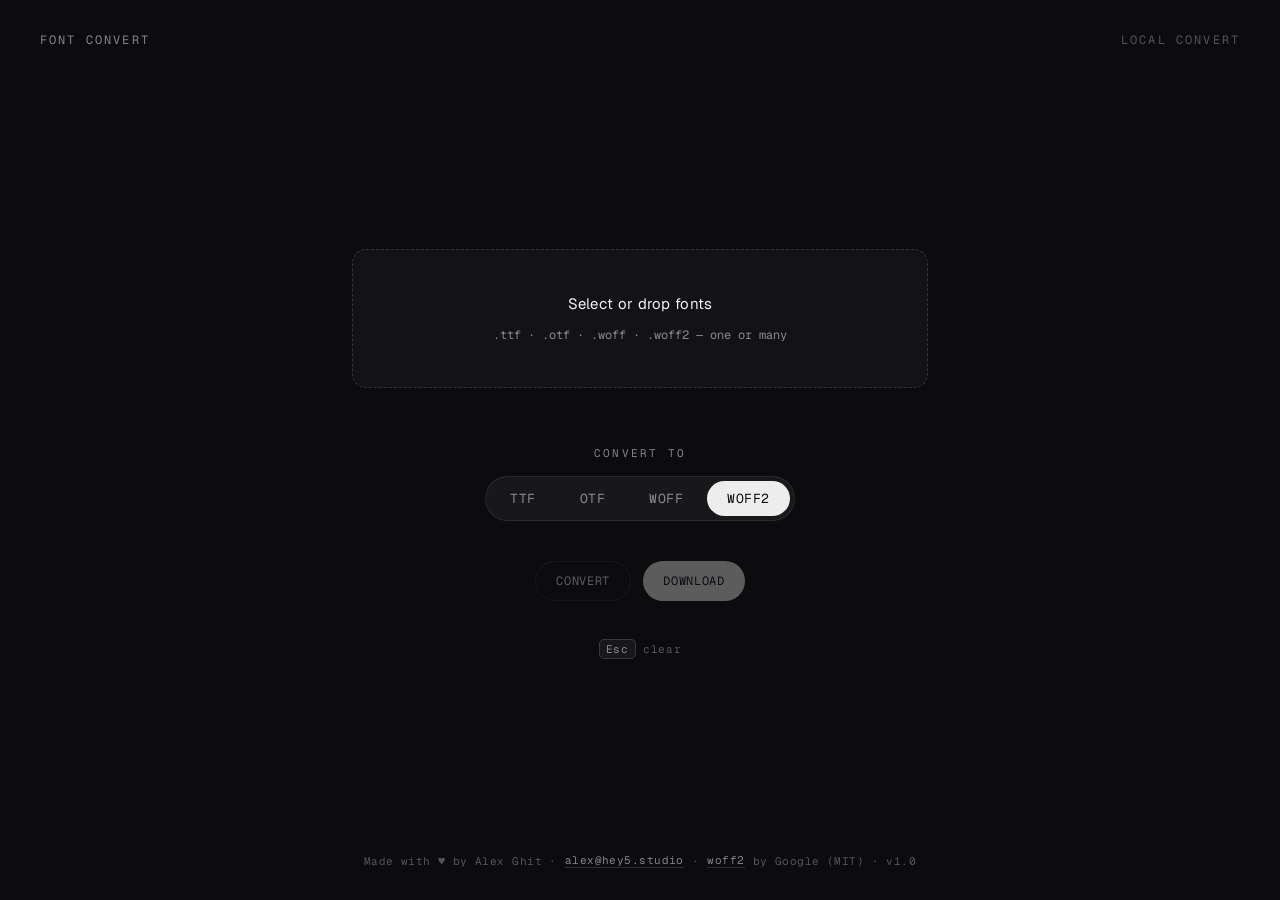
==== index.html @ 0719f05d "Add files via upload" ====
<!DOCTYPE html>
<html lang="en">
<head>
<meta charset="UTF-8">
<meta name="viewport" content="width=device-width, initial-scale=1.0">
<title>Font Convert</title>
<meta name="description" content="Convert fonts between TTF, OTF, WOFF and WOFF2 — fast, local, in your browser.">
<link rel="icon" href="/favicon.ico" sizes="any">
<link rel="icon" href="/favicon-32x32.png" type="image/png" sizes="32x32">
<link rel="icon" href="/favicon-16x16.png" type="image/png" sizes="16x16">
<link rel="apple-touch-icon" href="/apple-touch-icon.png">
<link rel="manifest" href="/site.webmanifest">
<link rel="preconnect" href="https://fonts.googleapis.com">
<link rel="preconnect" href="https://fonts.gstatic.com" crossorigin>
<link href="https://fonts.googleapis.com/css2?family=Geist:wght@400;500&family=Geist+Mono:wght@400;500&display=swap" rel="stylesheet">
<link rel="stylesheet" href="base.css">
<style>
  a{color:inherit}
  body{display:flex;flex-direction:column}

  main{
    flex:1;width:100%;max-width:640px;margin:0 auto;
    padding:40px 32px;display:flex;flex-direction:column;align-items:center;
    justify-content:center;
  }

  /* drop / select */
  .drop{
    width:100%;border:1px dashed var(--line-strong);border-radius:var(--radius);
    background:var(--field-bg);padding:44px 24px;text-align:center;cursor:pointer;
    transition:border-color .2s,background .2s;
    display:flex;flex-direction:column;align-items:center;gap:14px;
  }
  .drop:hover,.drop.over{border-color:rgba(255,255,255,.3);background:var(--surface-2)}
  .drop .big{font-family:var(--sans);font-size:15px;color:var(--ink);letter-spacing:.02em}
  .drop .small{font-family:var(--mono);font-size:12px;color:var(--muted)}
  input[type=file]{display:none}

  /* file list */
  .files{width:100%;margin-top:18px;display:flex;flex-direction:column;gap:8px}
  .file{
    display:flex;align-items:center;gap:12px;
    background:var(--field-bg);border:1px solid var(--line-strong);
    border-radius:10px;padding:12px 14px;font-family:var(--mono);font-size:13px;
  }
  .file .nm{flex:1;color:var(--ink);overflow:hidden;text-overflow:ellipsis;white-space:nowrap}
  .file .tag{color:var(--muted);font-size:11px;letter-spacing:.08em;text-transform:uppercase}
  .file .st{font-size:11px;letter-spacing:.04em}
  .file .st.ok{color:#9ad0a0}
  .file .st.err{color:#e0a0a0}
  .file .st.wait{color:var(--muted)}
  .file .x{
    cursor:pointer;color:var(--muted);border:0;background:0;font:inherit;font-size:15px;
    padding:0 2px;line-height:1;
  }
  .file .x:hover{color:var(--ink)}

  /* format label */
  .label{
    font-family:var(--mono);font-size:11px;letter-spacing:.2em;text-transform:uppercase;
    color:var(--muted);margin:40px 0 16px;text-align:center;
  }

  /* format pills sit inside the shared .segs toggle */
  .segs .pill:disabled{opacity:.32;cursor:not-allowed}
  .segs .pill{padding:9px 20px;font-size:13px}

  /* actions */
  .actions{display:flex;gap:12px;margin-top:40px}

  .status{
    margin-top:14px;font-family:var(--mono);font-size:12px;letter-spacing:.03em;
    color:var(--muted);text-align:center;min-height:1.2em;
  }
  .status.err{color:#e0a0a0}
  .hint{margin-top:12px;text-align:center}

  @media (max-width:560px){
    main{padding:40px 20px}
    .actions{flex-direction:column;width:100%}
    .actions .btn-ghost,.actions .btn-primary{width:100%;text-align:center}
  }
</style>
</head>
<body>
  <header class="topbar">
    <button class="wordmark" id="brandReset" type="button">Font Convert</button>
    <span class="topbar-tag">Local convert</span>
  </header>

  <main>
    <label class="drop" id="drop" for="file">
      <span class="big" id="dropBig">Select or drop fonts</span>
      <span class="small">.ttf · .otf · .woff · .woff2 — one or many</span>
    </label>
    <input type="file" id="file" multiple
           accept=".ttf,.otf,.woff,.woff2,font/ttf,font/otf,font/woff,font/woff2">

    <div class="files" id="files"></div>

    <div class="label">Convert to</div>
    <div class="segs" id="targets" role="group" aria-label="Output format">
      <button class="pill" data-t="ttf"   aria-pressed="false">TTF</button>
      <button class="pill" data-t="otf"   aria-pressed="false">OTF</button>
      <button class="pill" data-t="woff"  aria-pressed="false">WOFF</button>
      <button class="pill" data-t="woff2" aria-pressed="true">WOFF2</button>
    </div>

    <div class="actions">
      <button class="btn-ghost" id="convert" disabled>Convert</button>
      <button class="btn-primary" id="download" disabled>Download</button>
    </div>

    <div class="status" id="status"></div>
    <div class="hint"><kbd>Esc</kbd> clear</div>
  </main>

  <footer class="footer">
    Made with ♥ by Alex Ghit · <a href="mailto:alex@hey5.studio">alex@hey5.studio</a> · <a href="https://github.com/google/woff2">woff2</a> by Google (MIT) · v1.0
  </footer>

<script type="module">
import { initCompress }   from "./woff2-compress.js";
import { initDecompress } from "./woff2-decompress.js";
let _c=null,_d=null;
async function woff2Compress(b){ _c ??= await initCompress();   return _c(b); }
async function woff2Decompress(b){ _d ??= await initDecompress(); return _d(b); }

const $=id=>document.getElementById(id);
const fileInput=$("file"),drop=$("drop"),dropBig=$("dropBig"),filesEl=$("files"),
      status=$("status"),convertBtn=$("convert"),downloadBtn=$("download"),
      brandReset=$("brandReset");

let target="woff2";
let items=[];   // {file, name, base, inFmt, sfnt, flavor, out, outFmt, state, msg}
let converted=false;

/* ---- byte helpers ---- */
const u32=(v,o)=>((v[o]<<24)|(v[o+1]<<16)|(v[o+2]<<8)|v[o+3])>>>0;
const u16=(v,o)=>((v[o]<<8)|v[o+1]);
const sU32=(v,o,n)=>{v[o]=(n>>>24)&255;v[o+1]=(n>>>16)&255;v[o+2]=(n>>>8)&255;v[o+3]=n&255;};
const sU16=(v,o,n)=>{v[o]=(n>>>8)&255;v[o+1]=n&255;};
const pad4=n=>(n+3)&~3;
async function deflate(b){const cs=new CompressionStream("deflate");const w=cs.writable.getWriter();w.write(b);w.close();return new Uint8Array(await new Response(cs.readable).arrayBuffer());}
async function inflate(b){const ds=new DecompressionStream("deflate");const w=ds.writable.getWriter();w.write(b);w.close();return new Uint8Array(await new Response(ds.readable).arrayBuffer());}
function detect(v){const t=u32(v,0);
  if(t===0x774F4632)return"woff2";if(t===0x774F4646)return"woff";
  if(t===0x4F54544F)return"otf";if(t===0x00010000||t===0x74727565)return"ttf";return null;}
const flavorOf=v=>(u32(v,0)===0x4F54544F?"otf":"ttf");

async function woffToSfnt(v){
  const num=u16(v,12),flavor=u32(v,4);const e=[];let p=44;
  for(let i=0;i<num;i++){e.push({tag:u32(v,p),offset:u32(v,p+4),compLen:u32(v,p+8),origLen:u32(v,p+12)});p+=20;}
  let sr=1,es=0;while(sr*2<=num){sr*=2;es++;}sr*=16;const rs=num*16-sr;
  for(const t of e){const raw=v.subarray(t.offset,t.offset+t.compLen);t.data=(t.compLen<t.origLen)?await inflate(raw):raw.slice();}
  let off=12+num*16;for(const t of e){t.newOffset=off;off+=pad4(t.origLen);}
  const out=new Uint8Array(off);sU32(out,0,flavor);sU16(out,4,num);sU16(out,6,sr);sU16(out,8,es);sU16(out,10,rs);
  let d=12;for(const t of e){sU32(out,d,t.tag);sU32(out,d+4,0);sU32(out,d+8,t.newOffset);sU32(out,d+12,t.origLen);d+=16;out.set(t.data,t.newOffset);}
  return out;
}
async function sfntToWoff(v){
  const flavor=u32(v,0),count=u16(v,4),dir=[];let p=12;
  for(let i=0;i<count;i++){dir.push({tag:u32(v,p),checksum:u32(v,p+4),offset:u32(v,p+8),length:u32(v,p+12)});p+=16;}
  let off=44+count*20;const parts=[];
  for(const t of dir){const orig=v.subarray(t.offset,t.offset+t.length);const comp=await deflate(orig);
    const use=comp.length<t.length;t.comp=use?comp:orig;t.compLen=t.comp.length;t.origLen=t.length;t.newOffset=off;parts.push(t);off+=pad4(t.compLen);}
  const out=new Uint8Array(off);
  sU32(out,0,0x774F4646);sU32(out,4,flavor);sU32(out,8,off);sU16(out,12,count);sU16(out,14,0);
  sU32(out,16,v.length);sU16(out,20,1);sU16(out,22,0);sU32(out,24,0);sU32(out,28,0);sU32(out,32,0);sU32(out,36,0);sU32(out,40,0);
  let d=44;for(const t of parts){sU32(out,d,t.tag);sU32(out,d+4,t.newOffset);sU32(out,d+8,t.compLen);sU32(out,d+12,t.origLen);sU32(out,d+16,t.checksum);d+=20;out.set(t.comp,t.newOffset);}
  return out;
}
async function toSfnt(v,fmt){
  if(fmt==="ttf"||fmt==="otf")return v;
  if(fmt==="woff")return await woffToSfnt(v);
  if(fmt==="woff2")return new Uint8Array(await woff2Decompress(v));
  throw new Error("unsupported input");
}
async function fromSfnt(v,tgt){
  if(tgt==="ttf"||tgt==="otf")return v;
  if(tgt==="woff")return await sfntToWoff(v);
  if(tgt==="woff2")return new Uint8Array(await woff2Compress(v));
  throw new Error("unsupported output");
}

/* ---- UI ---- */
function selectTarget(t){
  target=t;converted=false;
  document.querySelectorAll(".pill").forEach(b=>b.setAttribute("aria-pressed",b.dataset.t===t?"true":"false"));
  items.forEach(it=>{it.out=null;it.state=it.sfnt?"ready":it.state;it.msg="";});
  refreshTargets();render();updateButtons();showStatus("");
}
function refreshTargets(){
  // enable ttf only if some source is truetype, otf only if some is cff; always allow woff/woff2
  const hasTTF=items.some(i=>i.flavor==="ttf");
  const hasOTF=items.some(i=>i.flavor==="otf");
  document.querySelectorAll(".pill").forEach(b=>{
    const t=b.dataset.t;let dis=false;
    if(items.length){ if(t==="ttf")dis=!hasTTF; if(t==="otf")dis=!hasOTF; }
    b.disabled=dis;
  });
  if((target==="ttf"&&!hasTTF)||(target==="otf"&&!hasOTF)) if(items.length) selectTarget("woff2");
}
function showStatus(m,err){status.textContent=m||"";status.classList.toggle("err",!!err);}
function render(){
  filesEl.innerHTML="";
  items.forEach((it,i)=>{
    const row=document.createElement("div");row.className="file";
    let st="",cls="";
    if(it.state==="baderr"){st="unreadable";cls="err";}
    else if(it.state==="fail"){st="failed";cls="err";}
    else if(it.state==="done"){st="→ "+it.outFmt.toUpperCase();cls="ok";}
    else if(it.state==="skip"){st=it.msg;cls="err";}
    else{st="ready";cls="wait";}
    row.innerHTML=`<span class="tag">${it.inFmt?it.inFmt:"?"}</span>
      <span class="nm">${it.name}</span>
      <span class="st ${cls}">${st}</span>
      <button class="x" title="remove" data-i="${i}">✕</button>`;
    filesEl.appendChild(row);
  });
  filesEl.querySelectorAll(".x").forEach(b=>b.addEventListener("click",e=>{
    e.preventDefault();remove(+b.dataset.i);
  }));
  dropBig.textContent=items.length?`${items.length} font${items.length>1?"s":""} selected`:"Select or drop fonts";
}
function updateButtons(){
  const anyReady=items.some(i=>i.sfnt&&i.state!=="skip");
  convertBtn.disabled=!anyReady||converted;
  downloadBtn.disabled=!converted||!items.some(i=>i.state==="done");
}
function remove(i){items.splice(i,1);converted=false;refreshTargets();render();updateButtons();showStatus("");}

async function addFiles(list){
  for(const file of list){
    const buf=new Uint8Array(await file.arrayBuffer());
    const inFmt=detect(buf);
    const base=file.name.replace(/\.(ttf|otf|woff2?|TTF|OTF|WOFF2?)$/,"")||"font";
    const it={file,name:file.name,base,inFmt,sfnt:null,flavor:null,out:null,outFmt:null,state:"wait",msg:""};
    if(!inFmt){it.state="baderr";items.push(it);continue;}
    try{ it.sfnt=await toSfnt(buf,inFmt); it.flavor=flavorOf(it.sfnt); it.state="ready"; }
    catch(e){ console.error(e); it.state="baderr"; }
    items.push(it);
  }
  converted=false;refreshTargets();render();updateButtons();showStatus("");
}

async function convertAll(){
  converted=false;convertBtn.disabled=true;showStatus("Converting…");
  let ok=0,fail=0;
  for(const it of items){
    if(!it.sfnt){fail++;continue;}
    // skip impossible outline conversions
    if((target==="ttf"&&it.flavor!=="ttf")||(target==="otf"&&it.flavor!=="otf")){
      it.state="skip";it.msg="can't → "+target.toUpperCase();fail++;continue;
    }
    try{
      it.out=await fromSfnt(it.sfnt,target);it.outFmt=target;it.state="done";ok++;
    }catch(e){console.error(e);it.state="fail";fail++;}
  }
  converted=true;render();updateButtons();
  showStatus(fail? `${ok} converted, ${fail} skipped/failed` : `${ok} font${ok>1?"s":""} converted — ready to download`, fail&&!ok);
}

function saveBlob(bytes,name,mime){
  const b=new Blob([bytes],{type:mime});const u=URL.createObjectURL(b);
  const a=document.createElement("a");a.href=u;a.download=name;a.click();
  setTimeout(()=>URL.revokeObjectURL(u),1500);
}
const mimeOf=f=>f==="woff2"?"font/woff2":f==="woff"?"font/woff":f==="otf"?"font/otf":"font/ttf";

async function downloadAll(){
  const done=items.filter(i=>i.state==="done"&&i.out);
  if(!done.length)return;
  if(done.length===1){
    const it=done[0];saveBlob(it.out,`${it.base}.${it.outFmt}`,mimeOf(it.outFmt));
    showStatus(`Downloaded ${it.base}.${it.outFmt}`);return;
  }
  // multiple → zip (store, no compression — fonts are already compressed)
  const zip=makeZip(done.map(it=>({name:`${it.base}.${it.outFmt}`,data:it.out})));
  saveBlob(zip,"fonts.zip","application/zip");
  showStatus(`Downloaded fonts.zip (${done.length} files)`);
}

/* ---- tiny ZIP writer (store method, no deps) ---- */
function crc32(buf){
  let c,crc=0xFFFFFFFF;
  if(!crc32.t){crc32.t=[];for(let n=0;n<256;n++){c=n;for(let k=0;k<8;k++)c=(c&1)?(0xEDB88320^(c>>>1)):(c>>>1);crc32.t[n]=c;}}
  for(let i=0;i<buf.length;i++)crc=crc32.t[(crc^buf[i])&0xFF]^(crc>>>8);
  return (crc^0xFFFFFFFF)>>>0;
}
function makeZip(files){
  const enc=new TextEncoder();const chunks=[];const central=[];let offset=0;
  const push=arr=>{chunks.push(arr);offset+=arr.length;};
  const w16=n=>{const a=new Uint8Array(2);a[0]=n&255;a[1]=(n>>8)&255;return a;};
  const w32=n=>{const a=new Uint8Array(4);a[0]=n&255;a[1]=(n>>8)&255;a[2]=(n>>16)&255;a[3]=(n>>24)&255;return a;};
  for(const f of files){
    const name=enc.encode(f.name);const data=f.data;const crc=crc32(data);const lho=offset;
    push(w32(0x04034b50));push(w16(20));push(w16(0));push(w16(0));push(w16(0));push(w16(0));
    push(w32(crc));push(w32(data.length));push(w32(data.length));push(w16(name.length));push(w16(0));
    push(name);push(data);
    central.push({name,crc,size:data.length,lho});
  }
  const cds=offset;
  for(const c of central){
    push(w32(0x02014b50));push(w16(20));push(w16(20));push(w16(0));push(w16(0));push(w16(0));push(w16(0));
    push(w32(c.crc));push(w32(c.size));push(w32(c.size));push(w16(c.name.length));push(w16(0));push(w16(0));
    push(w16(0));push(w16(0));push(w32(0));push(w32(c.lho));push(c.name);
  }
  const cdsize=offset-cds;
  push(w32(0x06054b50));push(w16(0));push(w16(0));push(w16(central.length));push(w16(central.length));
  push(w32(cdsize));push(w32(cds));push(w16(0));
  let total=0;for(const c of chunks)total+=c.length;
  const out=new Uint8Array(total);let p=0;for(const c of chunks){out.set(c,p);p+=c.length;}
  return out;
}

function reset(){
  items=[];converted=false;fileInput.value="";
  refreshTargets();render();updateButtons();showStatus("");
}

/* events */
fileInput.addEventListener("change",e=>{if(e.target.files.length)addFiles([...e.target.files]);});
["dragenter","dragover"].forEach(ev=>drop.addEventListener(ev,e=>{e.preventDefault();drop.classList.add("over");}));
["dragleave","drop"].forEach(ev=>drop.addEventListener(ev,e=>{e.preventDefault();drop.classList.remove("over");}));
drop.addEventListener("drop",e=>{if(e.dataTransfer.files.length)addFiles([...e.dataTransfer.files]);});
document.querySelectorAll(".pill").forEach(b=>b.addEventListener("click",()=>{if(!b.disabled)selectTarget(b.dataset.t);}));
brandReset.addEventListener("click",reset);
convertBtn.addEventListener("click",convertAll);
downloadBtn.addEventListener("click",downloadAll);
document.addEventListener("keydown",e=>{if(e.key==="Escape")reset();});
</script>
</body>
</html>
---- base.css ----
/* ============================================================
   Alex Ghit — shared design system (base.css)
   Source of truth for tokens, topbar, buttons, toggles, footer.
   Drop this into each tool's repo and link it BEFORE the tool's
   own stylesheet. App-specific CSS overrides only the middle.
   ============================================================ */

:root{
  /* surfaces */
  --bg:#0c0c0e;
  --surface:#141416;
  --surface-2:#1c1c1f;
  --line:rgba(255,255,255,.08);
  --line-strong:rgba(255,255,255,.14);
  --field-bg:#131315;

  /* ink */
  --ink:rgba(255,255,255,.94);
  --muted:rgba(255,255,255,.5);
  --faint:rgba(255,255,255,.3);
  --accent:rgba(255,255,255,.30);

  /* type */
  --sans:'Geist',-apple-system,BlinkMacSystemFont,sans-serif;
  --mono:'Geist Mono',ui-monospace,monospace;
  --serif:'Instrument Serif',Georgia,serif;

  /* motion */
  --ease:cubic-bezier(.22,1,.36,1);
  --t:200ms;

  --radius:14px;
}

*,*::before,*::after{margin:0;padding:0;box-sizing:border-box}
html{height:100%;-webkit-text-size-adjust:100%;text-size-adjust:100%}
body{
  min-height:100vh;
  min-height:100svh;
  background:var(--bg);
  color:var(--ink);
  font-family:var(--sans);
  -webkit-font-smoothing:antialiased;
  -webkit-tap-highlight-color:transparent;
}
::selection{background:var(--accent);color:var(--bg)}
button{touch-action:manipulation;-webkit-tap-highlight-color:transparent}

/* ---------- topbar ---------- */
.topbar{
  display:flex;
  justify-content:space-between;
  align-items:center;
  padding:32px 40px;
  font-family:var(--mono);
  font-size:12px;
  letter-spacing:.18em;
  text-transform:uppercase;
  color:var(--muted);
}
.wordmark{
  font:inherit;
  letter-spacing:inherit;
  text-transform:inherit;
  color:var(--muted);
  background:none;
  border:none;
  padding:0;
  cursor:pointer;
  transition:color var(--t);
}
.wordmark:hover{color:rgba(255,255,255,.85)}
.topbar-tag{color:var(--faint)}

/* ---------- primary button (white pill) ---------- */
.btn-primary{
  cursor:pointer;
  font-family:var(--mono);
  font-size:12px;
  letter-spacing:.06em;
  text-transform:uppercase;
  color:var(--bg);
  background:rgba(255,255,255,.94);
  border:none;
  border-radius:999px;
  padding:11px 20px;
  transition:opacity var(--t),transform 140ms var(--ease),background 140ms;
}
.btn-primary:hover{opacity:.85}
.btn-primary:active{transition:none;transform:scale(.94)}
.btn-primary:disabled{opacity:.35;pointer-events:none}

/* ---------- secondary button (outline pill) ---------- */
.btn-ghost{
  cursor:pointer;
  font-family:var(--mono);
  font-size:12px;
  letter-spacing:.06em;
  text-transform:uppercase;
  color:var(--ink);
  background:transparent;
  border:1px solid var(--line-strong);
  border-radius:999px;
  padding:11px 20px;
  transition:border-color var(--t),background var(--t),transform 140ms var(--ease);
}
.btn-ghost:hover{border-color:rgba(255,255,255,.4)}
.btn-ghost:active{transition:none;transform:scale(.94)}
.btn-ghost:disabled{opacity:.35;pointer-events:none}

/* ---------- segmented toggle ---------- */
.segs{
  display:inline-flex;
  gap:4px;
  background:rgba(255,255,255,.05);
  border:1px solid var(--line);
  border-radius:999px;
  padding:4px;
}
.segs button{
  cursor:pointer;
  font-family:var(--mono);
  font-size:11px;
  letter-spacing:.04em;
  white-space:nowrap;
  border:none;
  border-radius:999px;
  padding:8px 14px;
  background:transparent;
  color:var(--muted);
  transition:background 220ms,color 220ms,transform 140ms var(--ease);
}
.segs button:hover{color:rgba(255,255,255,.85)}
.segs button:active{transition:none;transform:scale(.94)}
.segs button[aria-pressed="true"]{background:rgba(255,255,255,.92);color:var(--bg)}

/* ---------- hint / kbd ---------- */
.hint{
  font-family:var(--mono);
  font-size:11px;
  letter-spacing:.06em;
  color:var(--faint);
}
.hint kbd{
  font-family:var(--mono);
  font-size:inherit;
  padding:2px 6px;
  border-radius:5px;
  border:1px solid var(--line-strong);
  background:rgba(255,255,255,.05);
  color:var(--muted);
}

/* ---------- footer ---------- */
.footer{
  flex-shrink:0;
  display:flex;
  flex-wrap:wrap;
  justify-content:center;
  align-items:center;
  gap:8px;
  padding:28px 24px 32px;
  font-family:var(--mono);
  font-size:11px;
  letter-spacing:.04em;
  color:var(--faint);
  text-align:center;
}
.footer a{
  color:var(--muted);
  text-decoration:none;
  border-bottom:1px solid var(--line-strong);
  transition:color var(--t),border-color var(--t);
}
.footer a:hover{color:rgba(255,255,255,.85);border-bottom-color:rgba(255,255,255,.4)}
.footer .dot{opacity:.5}

/* ---------- focus ---------- */
.btn-primary:focus-visible,
.btn-ghost:focus-visible,
.segs button:focus-visible,
.footer a:focus-visible{
  outline:2px solid var(--accent);
  outline-offset:2px;
}

@media (max-width:600px){
  .topbar{padding:24px 20px;font-size:11px}
  .footer{flex-direction:column;gap:14px;padding:24px 20px 30px;line-height:1.5}
  .footer .dot{display:none}
}

@media (prefers-reduced-motion:reduce){
  *{animation:none !important;transition-duration:.01ms !important}
}
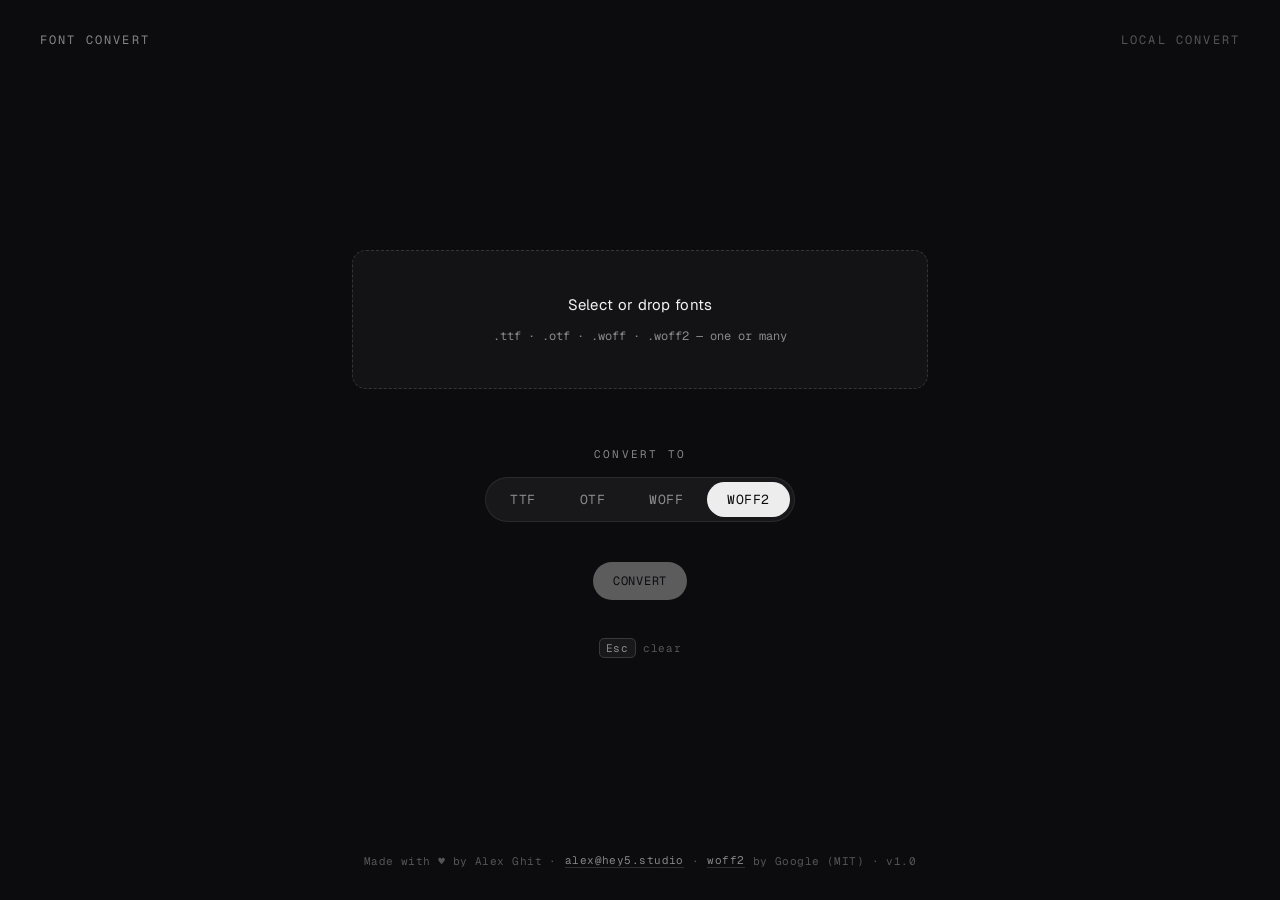
==== commit c3071849: "Add files via upload" ====
--- a/index.html
+++ b/index.html
@@ -49,11 +49,11 @@
   .file .st.ok{color:#9ad0a0}
   .file .st.err{color:#e0a0a0}
   .file .st.wait{color:var(--muted)}
-  .file .x{
+  .file .x,.file .dl{
     cursor:pointer;color:var(--muted);border:0;background:0;font:inherit;font-size:15px;
     padding:0 2px;line-height:1;
   }
-  .file .x:hover{color:var(--ink)}
+  .file .x:hover,.file .dl:hover{color:var(--ink)}
 
   /* format label */
   .label{
@@ -107,8 +107,8 @@
     </div>
 
     <div class="actions">
-      <button class="btn-ghost" id="convert" disabled>Convert</button>
-      <button class="btn-primary" id="download" disabled>Download</button>
+      <button class="btn-primary" id="convert" disabled>Convert</button>
+      <button class="btn-ghost" id="download" hidden>Download</button>
     </div>
 
     <div class="status" id="status"></div>
@@ -133,7 +133,6 @@
 
 let target="woff2";
 let items=[];   // {file, name, base, inFmt, sfnt, flavor, out, outFmt, state, msg}
-let converted=false;
 
 /* ---- byte helpers ---- */
 const u32=(v,o)=>((v[o]<<24)|(v[o+1]<<16)|(v[o+2]<<8)|v[o+3])>>>0;
@@ -185,7 +184,7 @@
 
 /* ---- UI ---- */
 function selectTarget(t){
-  target=t;converted=false;
+  target=t;
   document.querySelectorAll(".pill").forEach(b=>b.setAttribute("aria-pressed",b.dataset.t===t?"true":"false"));
   items.forEach(it=>{it.out=null;it.state=it.sfnt?"ready":it.state;it.msg="";});
   refreshTargets();render();updateButtons();showStatus("");
@@ -212,23 +211,37 @@
     else if(it.state==="done"){st="→ "+it.outFmt.toUpperCase();cls="ok";}
     else if(it.state==="skip"){st=it.msg;cls="err";}
     else{st="ready";cls="wait";}
+    const dl=(it.state==="done"&&it.out)
+      ? `<button class="dl" title="download ${it.base}.${it.outFmt}" data-i="${i}">↓</button>` : "";
     row.innerHTML=`<span class="tag">${it.inFmt?it.inFmt:"?"}</span>
       <span class="nm">${it.name}</span>
       <span class="st ${cls}">${st}</span>
+      ${dl}
       <button class="x" title="remove" data-i="${i}">✕</button>`;
     filesEl.appendChild(row);
   });
   filesEl.querySelectorAll(".x").forEach(b=>b.addEventListener("click",e=>{
     e.preventDefault();remove(+b.dataset.i);
   }));
+  filesEl.querySelectorAll(".dl").forEach(b=>b.addEventListener("click",e=>{
+    e.preventDefault();downloadOne(+b.dataset.i);
+  }));
   dropBig.textContent=items.length?`${items.length} font${items.length>1?"s":""} selected`:"Select or drop fonts";
 }
 function updateButtons(){
-  const anyReady=items.some(i=>i.sfnt&&i.state!=="skip");
-  convertBtn.disabled=!anyReady||converted;
-  downloadBtn.disabled=!converted||!items.some(i=>i.state==="done");
-}
-function remove(i){items.splice(i,1);converted=false;refreshTargets();render();updateButtons();showStatus("");}
+  // pending = convertible for the current target but not yet converted
+  const pending=items.some(i=>i.sfnt&&i.state!=="skip"&&i.state!=="done");
+  const done=items.filter(i=>i.state==="done"&&i.out);
+  convertBtn.disabled=!pending;
+  downloadBtn.hidden=!done.length;
+  downloadBtn.textContent=done.length>1?`Download all (${done.length})`:"Download";
+}
+function remove(i){
+  // convert state is derived from the items themselves, so removing a row
+  // never re-arms convert on its own
+  items.splice(i,1);
+  refreshTargets();render();updateButtons();showStatus("");
+}
 
 async function addFiles(list){
   for(const file of list){
@@ -241,11 +254,11 @@
     catch(e){ console.error(e); it.state="baderr"; }
     items.push(it);
   }
-  converted=false;refreshTargets();render();updateButtons();showStatus("");
+  refreshTargets();render();updateButtons();showStatus("");
 }
 
 async function convertAll(){
-  converted=false;convertBtn.disabled=true;showStatus("Converting…");
+  convertBtn.disabled=true;showStatus("Converting…");
   let ok=0,fail=0;
   for(const it of items){
     if(!it.sfnt){fail++;continue;}
@@ -257,7 +270,7 @@
       it.out=await fromSfnt(it.sfnt,target);it.outFmt=target;it.state="done";ok++;
     }catch(e){console.error(e);it.state="fail";fail++;}
   }
-  converted=true;render();updateButtons();
+  render();updateButtons();
   showStatus(fail? `${ok} converted, ${fail} skipped/failed` : `${ok} font${ok>1?"s":""} converted — ready to download`, fail&&!ok);
 }
 
@@ -267,6 +280,13 @@
   setTimeout(()=>URL.revokeObjectURL(u),1500);
 }
 const mimeOf=f=>f==="woff2"?"font/woff2":f==="woff"?"font/woff":f==="otf"?"font/otf":"font/ttf";
+
+function downloadOne(i){
+  const it=items[i];
+  if(!it||it.state!=="done"||!it.out)return;
+  saveBlob(it.out,`${it.base}.${it.outFmt}`,mimeOf(it.outFmt));
+  showStatus(`Downloaded ${it.base}.${it.outFmt}`);
+}
 
 async function downloadAll(){
   const done=items.filter(i=>i.state==="done"&&i.out);
@@ -315,7 +335,7 @@
 }
 
 function reset(){
-  items=[];converted=false;fileInput.value="";
+  items=[];fileInput.value="";
   refreshTargets();render();updateButtons();showStatus("");
 }
 
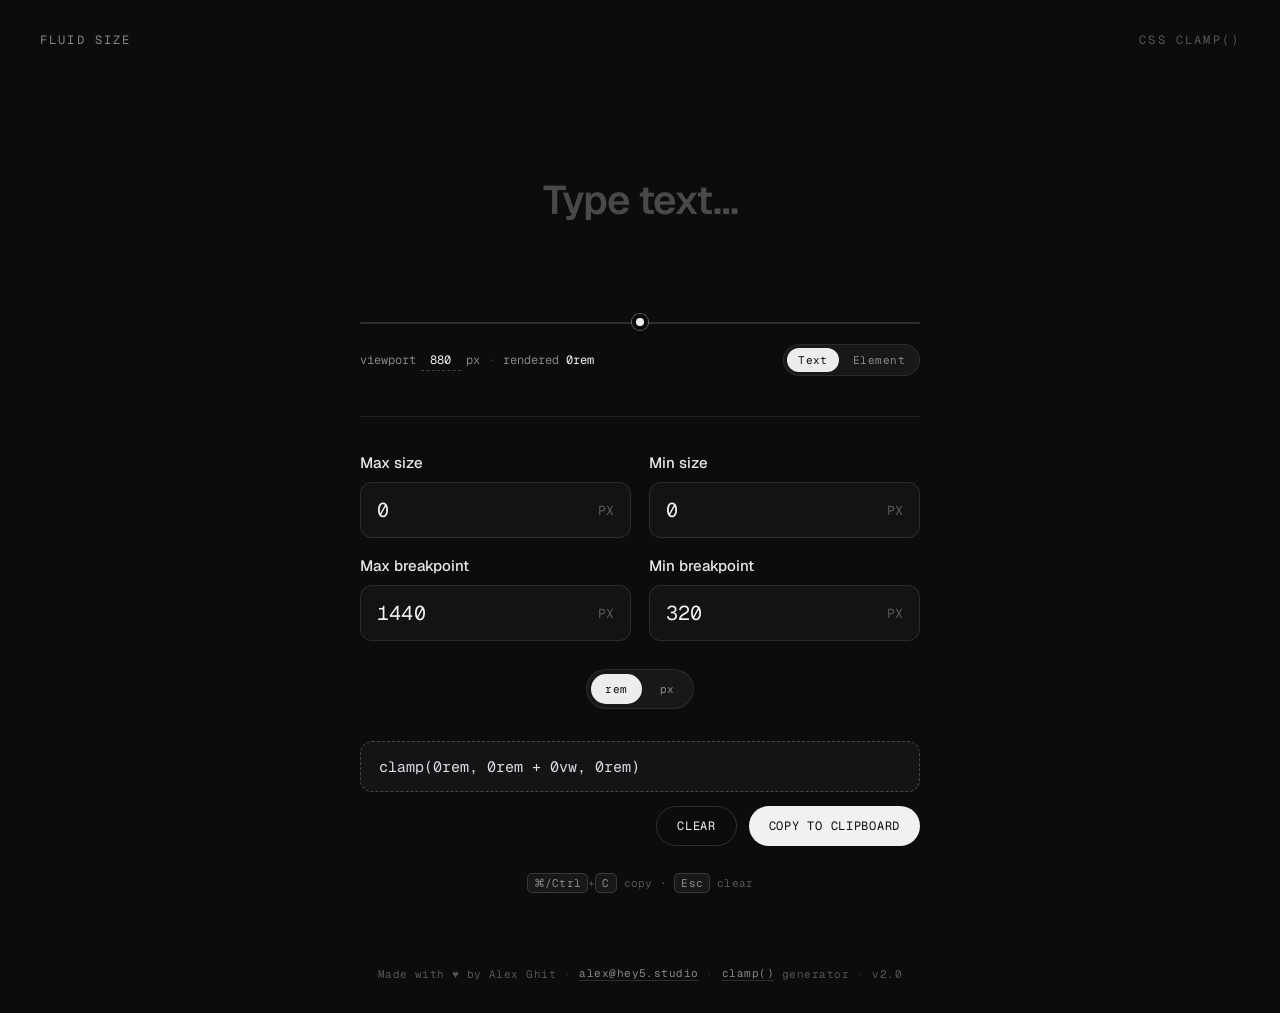
==== commit 8077d5a5: "Add files via upload" ====
--- a/index.html
+++ b/index.html
@@ -1,354 +1,142 @@
 <!DOCTYPE html>
 <html lang="en">
 <head>
-<meta charset="UTF-8">
-<meta name="viewport" content="width=device-width, initial-scale=1.0">
-<title>Font Convert</title>
-<meta name="description" content="Convert fonts between TTF, OTF, WOFF and WOFF2 — fast, local, in your browser.">
-<link rel="icon" href="/favicon.ico" sizes="any">
-<link rel="icon" href="/favicon-32x32.png" type="image/png" sizes="32x32">
-<link rel="icon" href="/favicon-16x16.png" type="image/png" sizes="16x16">
-<link rel="apple-touch-icon" href="/apple-touch-icon.png">
-<link rel="manifest" href="/site.webmanifest">
-<link rel="preconnect" href="https://fonts.googleapis.com">
-<link rel="preconnect" href="https://fonts.gstatic.com" crossorigin>
-<link href="https://fonts.googleapis.com/css2?family=Geist:wght@400;500&family=Geist+Mono:wght@400;500&display=swap" rel="stylesheet">
-<link rel="stylesheet" href="base.css">
-<style>
-  a{color:inherit}
-  body{display:flex;flex-direction:column}
+  <meta charset="utf-8">
+  <meta name="viewport" content="width=device-width, initial-scale=1">
+  <title>Fluid Size</title>
+  <meta name="description" content="Generate fluid CSS clamp() values that scale any length between two viewports.">
 
-  main{
-    flex:1;width:100%;max-width:640px;margin:0 auto;
-    padding:40px 32px;display:flex;flex-direction:column;align-items:center;
-    justify-content:center;
-  }
+  <meta property="og:title" content="Fluid Size — CSS clamp() generator">
+  <meta property="og:description" content="Generate fluid CSS clamp() values that scale any length between two viewports.">
+  <meta property="og:type" content="website">
+  <meta name="twitter:card" content="summary">
+  <meta name="theme-color" content="#0b0b0d">
 
-  /* drop / select */
-  .drop{
-    width:100%;border:1px dashed var(--line-strong);border-radius:var(--radius);
-    background:var(--field-bg);padding:44px 24px;text-align:center;cursor:pointer;
-    transition:border-color .2s,background .2s;
-    display:flex;flex-direction:column;align-items:center;gap:14px;
-  }
-  .drop:hover,.drop.over{border-color:rgba(255,255,255,.3);background:var(--surface-2)}
-  .drop .big{font-family:var(--sans);font-size:15px;color:var(--ink);letter-spacing:.02em}
-  .drop .small{font-family:var(--mono);font-size:12px;color:var(--muted)}
-  input[type=file]{display:none}
+  <link rel="icon" type="image/svg+xml" href="favicon.svg">
+  <link rel="apple-touch-icon" href="apple-touch-icon.png">
+  <link rel="manifest" href="site.webmanifest">
 
-  /* file list */
-  .files{width:100%;margin-top:18px;display:flex;flex-direction:column;gap:8px}
-  .file{
-    display:flex;align-items:center;gap:12px;
-    background:var(--field-bg);border:1px solid var(--line-strong);
-    border-radius:10px;padding:12px 14px;font-family:var(--mono);font-size:13px;
-  }
-  .file .nm{flex:1;color:var(--ink);overflow:hidden;text-overflow:ellipsis;white-space:nowrap}
-  .file .tag{color:var(--muted);font-size:11px;letter-spacing:.08em;text-transform:uppercase}
-  .file .st{font-size:11px;letter-spacing:.04em}
-  .file .st.ok{color:#9ad0a0}
-  .file .st.err{color:#e0a0a0}
-  .file .st.wait{color:var(--muted)}
-  .file .x,.file .dl{
-    cursor:pointer;color:var(--muted);border:0;background:0;font:inherit;font-size:15px;
-    padding:0 2px;line-height:1;
-  }
-  .file .x:hover,.file .dl:hover{color:var(--ink)}
+  <link rel="preconnect" href="https://fonts.googleapis.com">
+  <link rel="preconnect" href="https://fonts.gstatic.com" crossorigin>
+  <link href="https://fonts.googleapis.com/css2?family=Geist:wght@400;500;600&family=Geist+Mono:wght@400;500&display=swap" rel="stylesheet">
 
-  /* format label */
-  .label{
-    font-family:var(--mono);font-size:11px;letter-spacing:.2em;text-transform:uppercase;
-    color:var(--muted);margin:40px 0 16px;text-align:center;
-  }
-
-  /* format pills sit inside the shared .segs toggle */
-  .segs .pill:disabled{opacity:.32;cursor:not-allowed}
-  .segs .pill{padding:9px 20px;font-size:13px}
-
-  /* actions */
-  .actions{display:flex;gap:12px;margin-top:40px}
-
-  .status{
-    margin-top:14px;font-family:var(--mono);font-size:12px;letter-spacing:.03em;
-    color:var(--muted);text-align:center;min-height:1.2em;
-  }
-  .status.err{color:#e0a0a0}
-  .hint{margin-top:12px;text-align:center}
-
-  @media (max-width:560px){
-    main{padding:40px 20px}
-    .actions{flex-direction:column;width:100%}
-    .actions .btn-ghost,.actions .btn-primary{width:100%;text-align:center}
-  }
-</style>
+  <link rel="stylesheet" href="base.css">
+  <link rel="stylesheet" href="style.css">
 </head>
 <body>
-  <header class="topbar">
-    <button class="wordmark" id="brandReset" type="button">Font Convert</button>
-    <span class="topbar-tag">Local convert</span>
-  </header>
+  <div class="app">
 
-  <main>
-    <label class="drop" id="drop" for="file">
-      <span class="big" id="dropBig">Select or drop fonts</span>
-      <span class="small">.ttf · .otf · .woff · .woff2 — one or many</span>
-    </label>
-    <input type="file" id="file" multiple
-           accept=".ttf,.otf,.woff,.woff2,font/ttf,font/otf,font/woff,font/woff2">
+    <header class="topbar">
+      <button class="wordmark" id="wordmark" type="button">Fluid Size</button>
+      <span class="topbar-tag">css clamp()</span>
+    </header>
 
-    <div class="files" id="files"></div>
+    <main class="stage">
+      <div class="panel">
 
-    <div class="label">Convert to</div>
-    <div class="segs" id="targets" role="group" aria-label="Output format">
-      <button class="pill" data-t="ttf"   aria-pressed="false">TTF</button>
-      <button class="pill" data-t="otf"   aria-pressed="false">OTF</button>
-      <button class="pill" data-t="woff"  aria-pressed="false">WOFF</button>
-      <button class="pill" data-t="woff2" aria-pressed="true">WOFF2</button>
-    </div>
+        <div class="preview-stage">
+          <span class="preview-text" id="previewText" contenteditable="true" spellcheck="false" role="textbox" aria-label="Preview text — click to edit" data-placeholder="Type text…"></span>
+          <div class="preview-element" id="previewElement" hidden></div>
+        </div>
 
-    <div class="actions">
-      <button class="btn-primary" id="convert" disabled>Convert</button>
-      <button class="btn-ghost" id="download" hidden>Download</button>
-    </div>
+        <div class="slider-block">
+          <input type="range" class="range" id="viewportSlider" min="320" max="1440" step="1" value="880" aria-label="Preview viewport width">
+          <div class="slider-labels">
+            <span class="slider-meta">
+              <span class="vp-field">viewport
+                <input class="vp-input" id="viewportInput" type="text" value="880"
+                       inputmode="text" autocomplete="off" autocapitalize="off"
+                       spellcheck="false" aria-label="Viewport width — sets your default">
+                <span class="vp-unit">px</span>
+                <button type="button" class="vp-reset" id="viewportReset"
+                        aria-label="Back to your default viewport" title="Back to your default" hidden>
+                  <svg viewBox="0 0 24 24" fill="none" stroke="currentColor" stroke-width="2.2"
+                       stroke-linecap="round" stroke-linejoin="round" aria-hidden="true" focusable="false">
+                    <path d="M3 12a9 9 0 1 0 3-6.7L3 8"/>
+                    <path d="M3 3v5h5"/>
+                  </svg>
+                </button>
+              </span>
+              <span class="slider-sep">·</span>
+              <span>rendered <span class="val" id="renderedLabel">—</span></span>
+            </span>
+            <div class="segs segmented--sm" role="group" aria-label="Preview mode">
+              <button type="button" class="seg" data-mode="text" aria-pressed="true">Text</button>
+              <button type="button" class="seg" data-mode="element" aria-pressed="false">Element</button>
+            </div>
+          </div>
+        </div>
 
-    <div class="status" id="status"></div>
-    <div class="hint"><kbd>Esc</kbd> clear</div>
-  </main>
+        <div class="divider"></div>
 
-  <footer class="footer">
-    Made with ♥ by Alex Ghit · <a href="mailto:alex@hey5.studio">alex@hey5.studio</a> · <a href="https://github.com/google/woff2">woff2</a> by Google (MIT) · v1.0
-  </footer>
+        <div class="field-grid">
+          <label class="field">
+            <span class="field-label">Max size</span>
+            <span class="field-input">
+              <input class="num" type="text" id="maxSize" value="0" placeholder="0" inputmode="text" autocomplete="off" autocapitalize="off" spellcheck="false">
+              <span class="unit">PX</span>
+            </span>
+          </label>
+          <label class="field">
+            <span class="field-label">Min size</span>
+            <span class="field-input">
+              <input class="num" type="text" id="minSize" value="0" placeholder="0" inputmode="text" autocomplete="off" autocapitalize="off" spellcheck="false">
+              <span class="unit">PX</span>
+            </span>
+          </label>
+        </div>
 
-<script type="module">
-import { initCompress }   from "./woff2-compress.js";
-import { initDecompress } from "./woff2-decompress.js";
-let _c=null,_d=null;
-async function woff2Compress(b){ _c ??= await initCompress();   return _c(b); }
-async function woff2Decompress(b){ _d ??= await initDecompress(); return _d(b); }
+        <div class="field-grid field-grid--gap">
+          <label class="field">
+            <span class="field-label">Max breakpoint</span>
+            <span class="field-input">
+              <input class="num" type="text" id="maxBp" value="1440" placeholder="0" inputmode="text" autocomplete="off" autocapitalize="off" spellcheck="false">
+              <span class="unit">PX</span>
+            </span>
+          </label>
+          <label class="field">
+            <span class="field-label">Min breakpoint</span>
+            <span class="field-input">
+              <input class="num" type="text" id="minBp" value="320" placeholder="0" inputmode="text" autocomplete="off" autocapitalize="off" spellcheck="false">
+              <span class="unit">PX</span>
+            </span>
+          </label>
+        </div>
 
-const $=id=>document.getElementById(id);
-const fileInput=$("file"),drop=$("drop"),dropBig=$("dropBig"),filesEl=$("files"),
-      status=$("status"),convertBtn=$("convert"),downloadBtn=$("download"),
-      brandReset=$("brandReset");
+        <div class="unit-toggle">
+          <div class="segs" role="group" aria-label="Output unit">
+            <button type="button" class="seg" data-unit="rem" aria-pressed="true">rem</button>
+            <button type="button" class="seg" data-unit="px" aria-pressed="false">px</button>
+          </div>
+        </div>
 
-let target="woff2";
-let items=[];   // {file, name, base, inFmt, sfnt, flavor, out, outFmt, state, msg}
+        <p class="warn" id="warn" role="alert" hidden></p>
 
-/* ---- byte helpers ---- */
-const u32=(v,o)=>((v[o]<<24)|(v[o+1]<<16)|(v[o+2]<<8)|v[o+3])>>>0;
-const u16=(v,o)=>((v[o]<<8)|v[o+1]);
-const sU32=(v,o,n)=>{v[o]=(n>>>24)&255;v[o+1]=(n>>>16)&255;v[o+2]=(n>>>8)&255;v[o+3]=n&255;};
-const sU16=(v,o,n)=>{v[o]=(n>>>8)&255;v[o+1]=n&255;};
-const pad4=n=>(n+3)&~3;
-async function deflate(b){const cs=new CompressionStream("deflate");const w=cs.writable.getWriter();w.write(b);w.close();return new Uint8Array(await new Response(cs.readable).arrayBuffer());}
-async function inflate(b){const ds=new DecompressionStream("deflate");const w=ds.writable.getWriter();w.write(b);w.close();return new Uint8Array(await new Response(ds.readable).arrayBuffer());}
-function detect(v){const t=u32(v,0);
-  if(t===0x774F4632)return"woff2";if(t===0x774F4646)return"woff";
-  if(t===0x4F54544F)return"otf";if(t===0x00010000||t===0x74727565)return"ttf";return null;}
-const flavorOf=v=>(u32(v,0)===0x4F54544F?"otf":"ttf");
+        <div class="output-row">
+          <code class="output" id="output">clamp(...)</code>
+          <div class="output-btns">
+            <button type="button" class="btn-ghost" id="clearBtn">Clear</button>
+            <button type="button" class="btn-primary copy-btn" id="copyBtn">Copy to Clipboard</button>
+          </div>
+          <p class="hint"><kbd>⌘/Ctrl</kbd>+<kbd>C</kbd> copy · <kbd>Esc</kbd> clear</p>
+        </div>
 
-async function woffToSfnt(v){
-  const num=u16(v,12),flavor=u32(v,4);const e=[];let p=44;
-  for(let i=0;i<num;i++){e.push({tag:u32(v,p),offset:u32(v,p+4),compLen:u32(v,p+8),origLen:u32(v,p+12)});p+=20;}
-  let sr=1,es=0;while(sr*2<=num){sr*=2;es++;}sr*=16;const rs=num*16-sr;
-  for(const t of e){const raw=v.subarray(t.offset,t.offset+t.compLen);t.data=(t.compLen<t.origLen)?await inflate(raw):raw.slice();}
-  let off=12+num*16;for(const t of e){t.newOffset=off;off+=pad4(t.origLen);}
-  const out=new Uint8Array(off);sU32(out,0,flavor);sU16(out,4,num);sU16(out,6,sr);sU16(out,8,es);sU16(out,10,rs);
-  let d=12;for(const t of e){sU32(out,d,t.tag);sU32(out,d+4,0);sU32(out,d+8,t.newOffset);sU32(out,d+12,t.origLen);d+=16;out.set(t.data,t.newOffset);}
-  return out;
-}
-async function sfntToWoff(v){
-  const flavor=u32(v,0),count=u16(v,4),dir=[];let p=12;
-  for(let i=0;i<count;i++){dir.push({tag:u32(v,p),checksum:u32(v,p+4),offset:u32(v,p+8),length:u32(v,p+12)});p+=16;}
-  let off=44+count*20;const parts=[];
-  for(const t of dir){const orig=v.subarray(t.offset,t.offset+t.length);const comp=await deflate(orig);
-    const use=comp.length<t.length;t.comp=use?comp:orig;t.compLen=t.comp.length;t.origLen=t.length;t.newOffset=off;parts.push(t);off+=pad4(t.compLen);}
-  const out=new Uint8Array(off);
-  sU32(out,0,0x774F4646);sU32(out,4,flavor);sU32(out,8,off);sU16(out,12,count);sU16(out,14,0);
-  sU32(out,16,v.length);sU16(out,20,1);sU16(out,22,0);sU32(out,24,0);sU32(out,28,0);sU32(out,32,0);sU32(out,36,0);sU32(out,40,0);
-  let d=44;for(const t of parts){sU32(out,d,t.tag);sU32(out,d+4,t.newOffset);sU32(out,d+8,t.compLen);sU32(out,d+12,t.origLen);sU32(out,d+16,t.checksum);d+=20;out.set(t.comp,t.newOffset);}
-  return out;
-}
-async function toSfnt(v,fmt){
-  if(fmt==="ttf"||fmt==="otf")return v;
-  if(fmt==="woff")return await woffToSfnt(v);
-  if(fmt==="woff2")return new Uint8Array(await woff2Decompress(v));
-  throw new Error("unsupported input");
-}
-async function fromSfnt(v,tgt){
-  if(tgt==="ttf"||tgt==="otf")return v;
-  if(tgt==="woff")return await sfntToWoff(v);
-  if(tgt==="woff2")return new Uint8Array(await woff2Compress(v));
-  throw new Error("unsupported output");
-}
+      </div>
+    </main>
 
-/* ---- UI ---- */
-function selectTarget(t){
-  target=t;
-  document.querySelectorAll(".pill").forEach(b=>b.setAttribute("aria-pressed",b.dataset.t===t?"true":"false"));
-  items.forEach(it=>{it.out=null;it.state=it.sfnt?"ready":it.state;it.msg="";});
-  refreshTargets();render();updateButtons();showStatus("");
-}
-function refreshTargets(){
-  // enable ttf only if some source is truetype, otf only if some is cff; always allow woff/woff2
-  const hasTTF=items.some(i=>i.flavor==="ttf");
-  const hasOTF=items.some(i=>i.flavor==="otf");
-  document.querySelectorAll(".pill").forEach(b=>{
-    const t=b.dataset.t;let dis=false;
-    if(items.length){ if(t==="ttf")dis=!hasTTF; if(t==="otf")dis=!hasOTF; }
-    b.disabled=dis;
-  });
-  if((target==="ttf"&&!hasTTF)||(target==="otf"&&!hasOTF)) if(items.length) selectTarget("woff2");
-}
-function showStatus(m,err){status.textContent=m||"";status.classList.toggle("err",!!err);}
-function render(){
-  filesEl.innerHTML="";
-  items.forEach((it,i)=>{
-    const row=document.createElement("div");row.className="file";
-    let st="",cls="";
-    if(it.state==="baderr"){st="unreadable";cls="err";}
-    else if(it.state==="fail"){st="failed";cls="err";}
-    else if(it.state==="done"){st="→ "+it.outFmt.toUpperCase();cls="ok";}
-    else if(it.state==="skip"){st=it.msg;cls="err";}
-    else{st="ready";cls="wait";}
-    const dl=(it.state==="done"&&it.out)
-      ? `<button class="dl" title="download ${it.base}.${it.outFmt}" data-i="${i}">↓</button>` : "";
-    row.innerHTML=`<span class="tag">${it.inFmt?it.inFmt:"?"}</span>
-      <span class="nm">${it.name}</span>
-      <span class="st ${cls}">${st}</span>
-      ${dl}
-      <button class="x" title="remove" data-i="${i}">✕</button>`;
-    filesEl.appendChild(row);
-  });
-  filesEl.querySelectorAll(".x").forEach(b=>b.addEventListener("click",e=>{
-    e.preventDefault();remove(+b.dataset.i);
-  }));
-  filesEl.querySelectorAll(".dl").forEach(b=>b.addEventListener("click",e=>{
-    e.preventDefault();downloadOne(+b.dataset.i);
-  }));
-  dropBig.textContent=items.length?`${items.length} font${items.length>1?"s":""} selected`:"Select or drop fonts";
-}
-function updateButtons(){
-  // pending = convertible for the current target but not yet converted
-  const pending=items.some(i=>i.sfnt&&i.state!=="skip"&&i.state!=="done");
-  const done=items.filter(i=>i.state==="done"&&i.out);
-  convertBtn.disabled=!pending;
-  downloadBtn.hidden=!done.length;
-  downloadBtn.textContent=done.length>1?`Download all (${done.length})`:"Download";
-}
-function remove(i){
-  // convert state is derived from the items themselves, so removing a row
-  // never re-arms convert on its own
-  items.splice(i,1);
-  refreshTargets();render();updateButtons();showStatus("");
-}
+    <footer class="footer">
+      <span>Made with <span class="footer-heart">♥</span> by Alex Ghit</span>
+      <span class="dot">·</span>
+      <a class="footer-link" href="mailto:alex@hey5.studio">alex@hey5.studio</a>
+      <span class="dot">·</span>
+      <a class="footer-link" href="https://developer.mozilla.org/en-US/docs/Web/CSS/clamp" target="_blank" rel="noopener">clamp()</a>
+      <span>generator</span>
+      <span class="dot">·</span>
+      <span class="footer-ver">v2.0</span>
+    </footer>
 
-async function addFiles(list){
-  for(const file of list){
-    const buf=new Uint8Array(await file.arrayBuffer());
-    const inFmt=detect(buf);
-    const base=file.name.replace(/\.(ttf|otf|woff2?|TTF|OTF|WOFF2?)$/,"")||"font";
-    const it={file,name:file.name,base,inFmt,sfnt:null,flavor:null,out:null,outFmt:null,state:"wait",msg:""};
-    if(!inFmt){it.state="baderr";items.push(it);continue;}
-    try{ it.sfnt=await toSfnt(buf,inFmt); it.flavor=flavorOf(it.sfnt); it.state="ready"; }
-    catch(e){ console.error(e); it.state="baderr"; }
-    items.push(it);
-  }
-  refreshTargets();render();updateButtons();showStatus("");
-}
+  </div>
 
-async function convertAll(){
-  convertBtn.disabled=true;showStatus("Converting…");
-  let ok=0,fail=0;
-  for(const it of items){
-    if(!it.sfnt){fail++;continue;}
-    // skip impossible outline conversions
-    if((target==="ttf"&&it.flavor!=="ttf")||(target==="otf"&&it.flavor!=="otf")){
-      it.state="skip";it.msg="can't → "+target.toUpperCase();fail++;continue;
-    }
-    try{
-      it.out=await fromSfnt(it.sfnt,target);it.outFmt=target;it.state="done";ok++;
-    }catch(e){console.error(e);it.state="fail";fail++;}
-  }
-  render();updateButtons();
-  showStatus(fail? `${ok} converted, ${fail} skipped/failed` : `${ok} font${ok>1?"s":""} converted — ready to download`, fail&&!ok);
-}
-
-function saveBlob(bytes,name,mime){
-  const b=new Blob([bytes],{type:mime});const u=URL.createObjectURL(b);
-  const a=document.createElement("a");a.href=u;a.download=name;a.click();
-  setTimeout(()=>URL.revokeObjectURL(u),1500);
-}
-const mimeOf=f=>f==="woff2"?"font/woff2":f==="woff"?"font/woff":f==="otf"?"font/otf":"font/ttf";
-
-function downloadOne(i){
-  const it=items[i];
-  if(!it||it.state!=="done"||!it.out)return;
-  saveBlob(it.out,`${it.base}.${it.outFmt}`,mimeOf(it.outFmt));
-  showStatus(`Downloaded ${it.base}.${it.outFmt}`);
-}
-
-async function downloadAll(){
-  const done=items.filter(i=>i.state==="done"&&i.out);
-  if(!done.length)return;
-  if(done.length===1){
-    const it=done[0];saveBlob(it.out,`${it.base}.${it.outFmt}`,mimeOf(it.outFmt));
-    showStatus(`Downloaded ${it.base}.${it.outFmt}`);return;
-  }
-  // multiple → zip (store, no compression — fonts are already compressed)
-  const zip=makeZip(done.map(it=>({name:`${it.base}.${it.outFmt}`,data:it.out})));
-  saveBlob(zip,"fonts.zip","application/zip");
-  showStatus(`Downloaded fonts.zip (${done.length} files)`);
-}
-
-/* ---- tiny ZIP writer (store method, no deps) ---- */
-function crc32(buf){
-  let c,crc=0xFFFFFFFF;
-  if(!crc32.t){crc32.t=[];for(let n=0;n<256;n++){c=n;for(let k=0;k<8;k++)c=(c&1)?(0xEDB88320^(c>>>1)):(c>>>1);crc32.t[n]=c;}}
-  for(let i=0;i<buf.length;i++)crc=crc32.t[(crc^buf[i])&0xFF]^(crc>>>8);
-  return (crc^0xFFFFFFFF)>>>0;
-}
-function makeZip(files){
-  const enc=new TextEncoder();const chunks=[];const central=[];let offset=0;
-  const push=arr=>{chunks.push(arr);offset+=arr.length;};
-  const w16=n=>{const a=new Uint8Array(2);a[0]=n&255;a[1]=(n>>8)&255;return a;};
-  const w32=n=>{const a=new Uint8Array(4);a[0]=n&255;a[1]=(n>>8)&255;a[2]=(n>>16)&255;a[3]=(n>>24)&255;return a;};
-  for(const f of files){
-    const name=enc.encode(f.name);const data=f.data;const crc=crc32(data);const lho=offset;
-    push(w32(0x04034b50));push(w16(20));push(w16(0));push(w16(0));push(w16(0));push(w16(0));
-    push(w32(crc));push(w32(data.length));push(w32(data.length));push(w16(name.length));push(w16(0));
-    push(name);push(data);
-    central.push({name,crc,size:data.length,lho});
-  }
-  const cds=offset;
-  for(const c of central){
-    push(w32(0x02014b50));push(w16(20));push(w16(20));push(w16(0));push(w16(0));push(w16(0));push(w16(0));
-    push(w32(c.crc));push(w32(c.size));push(w32(c.size));push(w16(c.name.length));push(w16(0));push(w16(0));
-    push(w16(0));push(w16(0));push(w32(0));push(w32(c.lho));push(c.name);
-  }
-  const cdsize=offset-cds;
-  push(w32(0x06054b50));push(w16(0));push(w16(0));push(w16(central.length));push(w16(central.length));
-  push(w32(cdsize));push(w32(cds));push(w16(0));
-  let total=0;for(const c of chunks)total+=c.length;
-  const out=new Uint8Array(total);let p=0;for(const c of chunks){out.set(c,p);p+=c.length;}
-  return out;
-}
-
-function reset(){
-  items=[];fileInput.value="";
-  refreshTargets();render();updateButtons();showStatus("");
-}
-
-/* events */
-fileInput.addEventListener("change",e=>{if(e.target.files.length)addFiles([...e.target.files]);});
-["dragenter","dragover"].forEach(ev=>drop.addEventListener(ev,e=>{e.preventDefault();drop.classList.add("over");}));
-["dragleave","drop"].forEach(ev=>drop.addEventListener(ev,e=>{e.preventDefault();drop.classList.remove("over");}));
-drop.addEventListener("drop",e=>{if(e.dataTransfer.files.length)addFiles([...e.dataTransfer.files]);});
-document.querySelectorAll(".pill").forEach(b=>b.addEventListener("click",()=>{if(!b.disabled)selectTarget(b.dataset.t);}));
-brandReset.addEventListener("click",reset);
-convertBtn.addEventListener("click",convertAll);
-downloadBtn.addEventListener("click",downloadAll);
-document.addEventListener("keydown",e=>{if(e.key==="Escape")reset();});
-</script>
+  <script src="script.js"></script>
 </body>
 </html>
--- a/style.css
+++ b/style.css
@@ -0,0 +1,262 @@
+/* Fluid Size — app-specific styles. Shared tokens, topbar,
+   buttons (.btn-primary/.btn-ghost), .segs, .hint and .footer
+   now live in base.css (linked first). */
+
+.app{min-height:100vh;width:100%;display:flex;flex-direction:column}
+
+/* Stage */
+.stage{
+  flex:1;
+  display:flex;
+  flex-direction:column;
+  align-items:center;
+  padding:12px 24px 48px;
+}
+.panel{width:100%;max-width:560px;display:flex;flex-direction:column}
+
+/* Preview */
+.segmented--sm{padding:3px;gap:3px}
+.segmented--sm button{font-size:11px;padding:5px 11px}
+
+.preview-stage{
+  height:190px;
+  margin-top:8px;
+  display:flex;
+  align-items:center;
+  justify-content:center;
+  overflow:hidden;
+  position:relative;
+}
+.preview-stage.is-capped::after{
+  content:"preview scaled to fit";
+  position:absolute;
+  bottom:6px;
+  right:8px;
+  font-family:var(--mono);
+  font-size:10px;
+  letter-spacing:.04em;
+  color:var(--faint);
+  pointer-events:none;
+}
+.preview-text{
+  font-weight:600;
+  color:var(--ink);
+  line-height:.95;
+  letter-spacing:-.02em;
+  font-size:56px;
+  outline:none;
+  cursor:text;
+  caret-color:rgba(255,255,255,.6);
+  border-radius:10px;
+  padding:0 6px;
+  max-width:100%;
+  white-space:nowrap;
+  text-align:center;
+}
+.preview-text.is-placeholder-size{color:var(--faint)}
+.preview-element.is-placeholder-size{opacity:.3}
+.preview-text:empty::before{
+  content:attr(data-placeholder);
+  color:rgba(255,255,255,.25);
+  font-size:40px;
+}
+.preview-element{
+  background:#e9e9ec;
+  border-radius:22%;
+  width:56px;
+  height:56px;
+}
+
+/* Slider */
+.slider-block{margin-top:24px;display:flex;flex-direction:column;gap:12px}
+.range{
+  -webkit-appearance:none;
+  appearance:none;
+  background:transparent;
+  cursor:pointer;
+  height:18px;
+  width:100%;
+}
+.range::-webkit-slider-runnable-track{height:2px;border-radius:999px;background:var(--line-strong)}
+.range::-webkit-slider-thumb{
+  -webkit-appearance:none;appearance:none;margin-top:-8px;
+  width:16px;height:16px;border-radius:50%;
+  background:rgba(255,255,255,.94);border:4px solid var(--bg);
+  box-shadow:0 0 0 1px rgba(255,255,255,.35);
+}
+.range::-moz-range-track{height:2px;border-radius:999px;background:var(--line-strong)}
+.range::-moz-range-thumb{
+  width:12px;height:12px;border:4px solid var(--bg);
+  border-radius:50%;background:rgba(255,255,255,.94);
+  box-shadow:0 0 0 1px rgba(255,255,255,.35);
+}
+.range:focus-visible{outline:none}
+.range:focus-visible::-webkit-slider-thumb{box-shadow:0 0 0 2px rgba(255,255,255,.7)}
+.range:focus-visible::-moz-range-thumb{box-shadow:0 0 0 2px rgba(255,255,255,.7)}
+
+.slider-labels{
+  display:flex;
+  align-items:center;
+  justify-content:space-between;
+  gap:12px;
+  flex-wrap:wrap;
+  font-family:var(--mono);
+  font-size:12px;
+  color:var(--muted);
+}
+.slider-meta{display:flex;align-items:center;gap:8px}
+.slider-sep{opacity:.4}
+.slider-labels .val{color:var(--ink)}
+
+/* Editable viewport field — reads as text until hovered/focused */
+.vp-field{display:inline-flex;align-items:center;gap:5px}
+.vp-input{
+  /* 4ch exactly fits "1440" with no room for padding/caret — size to the
+     content box and add slack so 4-digit values never clip */
+  box-sizing:content-box;
+  width:4.5ch;
+  background:transparent;
+  border:none;
+  border-bottom:1px dashed rgba(255,255,255,.22);
+  outline:none;
+  padding:2px 4px;
+  color:var(--ink);
+  font-family:var(--mono);
+  font-size:12px;
+  text-align:center;
+  transition:border-color 160ms,background 160ms;
+}
+.vp-input:hover{border-bottom-color:rgba(255,255,255,.45)}
+.vp-input:focus{
+  border-bottom-color:rgba(255,255,255,.7);
+  background:rgba(255,255,255,.04);
+  border-radius:4px 4px 0 0;
+}
+.vp-unit{color:var(--muted)}
+.vp-reset{
+  cursor:pointer;
+  display:inline-flex;
+  align-items:center;
+  justify-content:center;
+  /* comfortable tap target — the glyph alone was far too small to hit */
+  width:22px;
+  height:22px;
+  flex-shrink:0;
+  background:none;
+  border:none;
+  padding:0;
+  margin-left:2px;
+  border-radius:6px;
+  color:var(--muted);
+  transition:color 160ms,background 160ms,transform 220ms var(--ease);
+}
+.vp-reset:hover{color:var(--ink);background:rgba(255,255,255,.07)}
+.vp-reset svg{width:14px;height:14px;display:block}
+.vp-reset:active{transform:rotate(-140deg)}
+.vp-reset[hidden]{display:none}
+.vp-reset:focus-visible{outline:2px solid var(--accent);outline-offset:2px}
+
+.divider{height:1px;background:var(--line);margin:40px 0 36px}
+
+/* Fields */
+.field-grid{display:grid;grid-template-columns:1fr 1fr;gap:18px}
+.field-grid--gap{margin-top:18px}
+.field{display:flex;flex-direction:column;gap:10px}
+.field-label{font-size:15px;font-weight:500;color:#e8e8ea}
+.field-input{
+  display:flex;
+  align-items:center;
+  gap:10px;
+  background:var(--field-bg);
+  border:1px solid rgba(255,255,255,.1);
+  border-radius:12px;
+  padding:14px 16px;
+  transition:border-color 160ms;
+}
+.field-input:focus-within{border-color:rgba(255,255,255,.28)}
+.num{
+  -moz-appearance:textfield;
+  appearance:textfield;
+  background:transparent;
+  border:none;
+  outline:none;
+  width:100%;
+  color:var(--ink);
+  font-family:var(--mono);
+  font-size:20px;
+  letter-spacing:.01em;
+}
+.num::placeholder{color:rgba(255,255,255,.25)}
+.num::-webkit-outer-spin-button,
+.num::-webkit-inner-spin-button{-webkit-appearance:none;margin:0}
+.unit{font-family:var(--mono);font-size:13px;color:var(--faint)}
+
+.unit-toggle{display:flex;justify-content:center;margin-top:28px}
+
+/* Output */
+.warn{
+  margin-top:20px;
+  font-family:var(--mono);
+  font-size:12px;
+  color:#ffb4a2;
+  background:rgba(255,120,90,.08);
+  border:1px solid rgba(255,120,90,.25);
+  border-radius:10px;
+  padding:10px 14px;
+}
+.warn[hidden]{display:none}
+.warn a{color:inherit;text-decoration:underline}
+.warn--soft{
+  color:#ffd9a0;
+  background:rgba(255,190,90,.08);
+  border-color:rgba(255,190,90,.25);
+  display:flex;
+  align-items:flex-start;
+  gap:10px;
+  line-height:1.5;
+}
+.warn-text{flex:1}
+.warn-dismiss{
+  flex-shrink:0;
+  cursor:pointer;
+  background:none;
+  border:none;
+  color:inherit;
+  opacity:.55;
+  font-size:13px;
+  line-height:1.5;
+  padding:2px 4px;
+}
+.warn-dismiss:hover{opacity:1}
+
+.output-row{margin-top:32px;display:flex;flex-direction:column;gap:14px}
+.output-btns{display:flex;gap:12px;justify-content:flex-end}
+.output{
+  width:100%;
+  background:var(--surface);
+  border:1px dashed rgba(255,255,255,.22);
+  border-radius:12px;
+  padding:15px 18px;
+  font-family:var(--mono);
+  font-size:15px;
+  color:#dcdce0;
+  overflow-x:auto;
+  white-space:nowrap;
+}
+.hint{margin-top:16px;text-align:center;letter-spacing:.02em}
+
+/* copied state for the primary copy button */
+.copy-btn.copied{
+  background:transparent;
+  color:#e8e8ea;
+  box-shadow:inset 0 0 0 1px rgba(255,255,255,.3);
+}
+
+@media (max-width:480px){
+  .stage{padding:8px 18px 40px}
+  .field-grid{gap:14px}
+  .field-label{font-size:14px}
+  .output-btns{justify-content:stretch}
+  .output-btns .btn-primary,
+  .output-btns .btn-ghost{flex:1;text-align:center}
+}
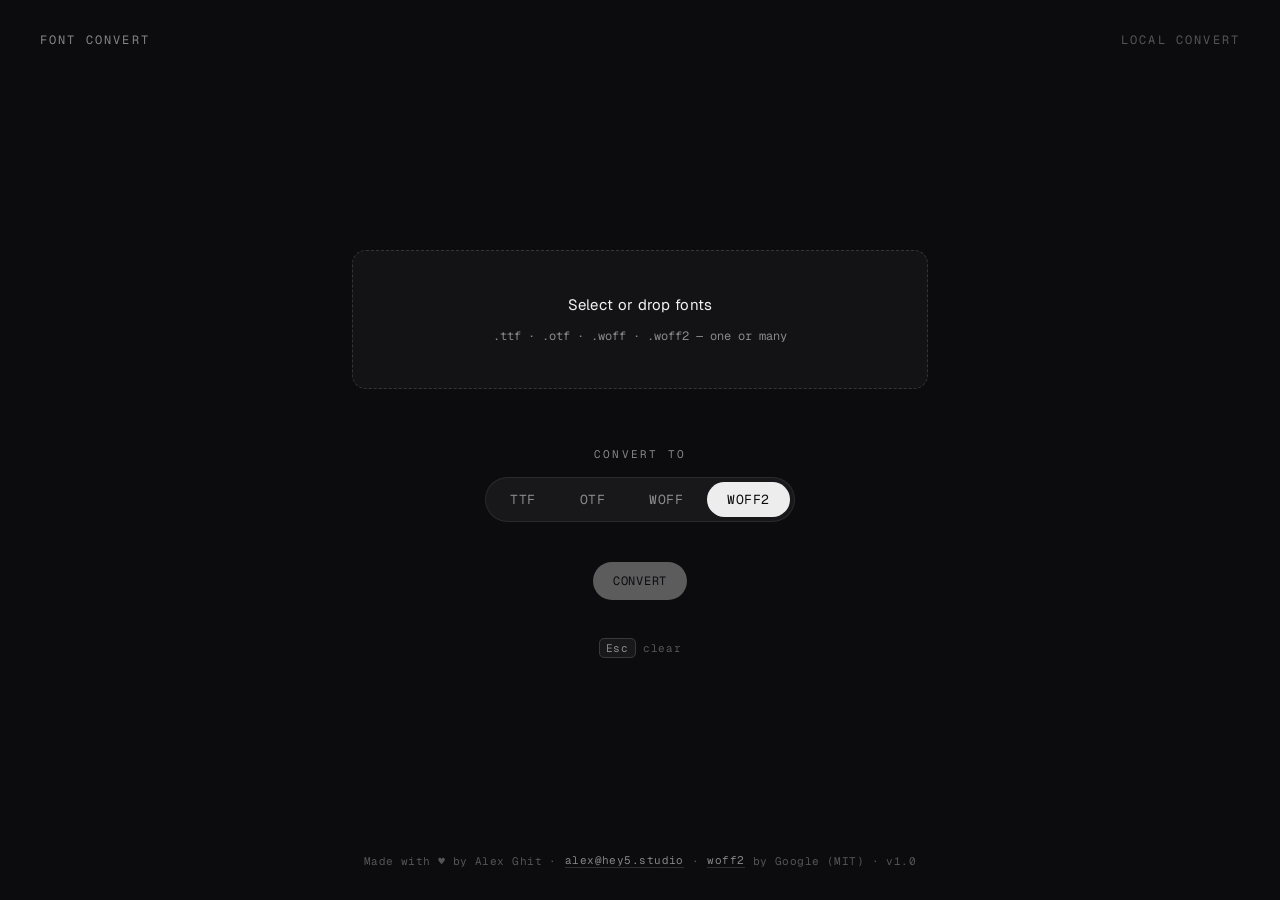
==== commit 1ad5c309: "Add files via upload" ====
--- a/index.html
+++ b/index.html
@@ -1,142 +1,354 @@
 <!DOCTYPE html>
 <html lang="en">
 <head>
-  <meta charset="utf-8">
-  <meta name="viewport" content="width=device-width, initial-scale=1">
-  <title>Fluid Size</title>
-  <meta name="description" content="Generate fluid CSS clamp() values that scale any length between two viewports.">
-
-  <meta property="og:title" content="Fluid Size — CSS clamp() generator">
-  <meta property="og:description" content="Generate fluid CSS clamp() values that scale any length between two viewports.">
-  <meta property="og:type" content="website">
-  <meta name="twitter:card" content="summary">
-  <meta name="theme-color" content="#0b0b0d">
-
-  <link rel="icon" type="image/svg+xml" href="favicon.svg">
-  <link rel="apple-touch-icon" href="apple-touch-icon.png">
-  <link rel="manifest" href="site.webmanifest">
-
-  <link rel="preconnect" href="https://fonts.googleapis.com">
-  <link rel="preconnect" href="https://fonts.gstatic.com" crossorigin>
-  <link href="https://fonts.googleapis.com/css2?family=Geist:wght@400;500;600&family=Geist+Mono:wght@400;500&display=swap" rel="stylesheet">
-
-  <link rel="stylesheet" href="base.css">
-  <link rel="stylesheet" href="style.css">
+<meta charset="UTF-8">
+<meta name="viewport" content="width=device-width, initial-scale=1.0">
+<title>Font Convert</title>
+<meta name="description" content="Convert fonts between TTF, OTF, WOFF and WOFF2 — fast, local, in your browser.">
+<link rel="icon" href="/favicon.ico" sizes="any">
+<link rel="icon" href="/favicon-32x32.png" type="image/png" sizes="32x32">
+<link rel="icon" href="/favicon-16x16.png" type="image/png" sizes="16x16">
+<link rel="apple-touch-icon" href="/apple-touch-icon.png">
+<link rel="manifest" href="/site.webmanifest">
+<link rel="preconnect" href="https://fonts.googleapis.com">
+<link rel="preconnect" href="https://fonts.gstatic.com" crossorigin>
+<link href="https://fonts.googleapis.com/css2?family=Geist:wght@400;500&family=Geist+Mono:wght@400;500&display=swap" rel="stylesheet">
+<link rel="stylesheet" href="base.css">
+<style>
+  a{color:inherit}
+  body{display:flex;flex-direction:column}
+
+  main{
+    flex:1;width:100%;max-width:640px;margin:0 auto;
+    padding:40px 32px;display:flex;flex-direction:column;align-items:center;
+    justify-content:center;
+  }
+
+  /* drop / select */
+  .drop{
+    width:100%;border:1px dashed var(--line-strong);border-radius:var(--radius);
+    background:var(--field-bg);padding:44px 24px;text-align:center;cursor:pointer;
+    transition:border-color .2s,background .2s;
+    display:flex;flex-direction:column;align-items:center;gap:14px;
+  }
+  .drop:hover,.drop.over{border-color:rgba(255,255,255,.3);background:var(--surface-2)}
+  .drop .big{font-family:var(--sans);font-size:15px;color:var(--ink);letter-spacing:.02em}
+  .drop .small{font-family:var(--mono);font-size:12px;color:var(--muted)}
+  input[type=file]{display:none}
+
+  /* file list */
+  .files{width:100%;margin-top:18px;display:flex;flex-direction:column;gap:8px}
+  .file{
+    display:flex;align-items:center;gap:12px;
+    background:var(--field-bg);border:1px solid var(--line-strong);
+    border-radius:10px;padding:12px 14px;font-family:var(--mono);font-size:13px;
+  }
+  .file .nm{flex:1;color:var(--ink);overflow:hidden;text-overflow:ellipsis;white-space:nowrap}
+  .file .tag{color:var(--muted);font-size:11px;letter-spacing:.08em;text-transform:uppercase}
+  .file .st{font-size:11px;letter-spacing:.04em}
+  .file .st.ok{color:#9ad0a0}
+  .file .st.err{color:#e0a0a0}
+  .file .st.wait{color:var(--muted)}
+  .file .x,.file .dl{
+    cursor:pointer;color:var(--muted);border:0;background:0;font:inherit;font-size:15px;
+    padding:0 2px;line-height:1;
+  }
+  .file .x:hover,.file .dl:hover{color:var(--ink)}
+
+  /* format label */
+  .label{
+    font-family:var(--mono);font-size:11px;letter-spacing:.2em;text-transform:uppercase;
+    color:var(--muted);margin:40px 0 16px;text-align:center;
+  }
+
+  /* format pills sit inside the shared .segs toggle */
+  .segs .pill:disabled{opacity:.32;cursor:not-allowed}
+  .segs .pill{padding:9px 20px;font-size:13px}
+
+  /* actions */
+  .actions{display:flex;gap:12px;margin-top:40px}
+
+  .status{
+    margin-top:14px;font-family:var(--mono);font-size:12px;letter-spacing:.03em;
+    color:var(--muted);text-align:center;min-height:1.2em;
+  }
+  .status.err{color:#e0a0a0}
+  .hint{margin-top:12px;text-align:center}
+
+  @media (max-width:560px){
+    main{padding:40px 20px}
+    .actions{flex-direction:column;width:100%}
+    .actions .btn-ghost,.actions .btn-primary{width:100%;text-align:center}
+  }
+</style>
 </head>
 <body>
-  <div class="app">
-
-    <header class="topbar">
-      <button class="wordmark" id="wordmark" type="button">Fluid Size</button>
-      <span class="topbar-tag">css clamp()</span>
-    </header>
-
-    <main class="stage">
-      <div class="panel">
-
-        <div class="preview-stage">
-          <span class="preview-text" id="previewText" contenteditable="true" spellcheck="false" role="textbox" aria-label="Preview text — click to edit" data-placeholder="Type text…"></span>
-          <div class="preview-element" id="previewElement" hidden></div>
-        </div>
-
-        <div class="slider-block">
-          <input type="range" class="range" id="viewportSlider" min="320" max="1440" step="1" value="880" aria-label="Preview viewport width">
-          <div class="slider-labels">
-            <span class="slider-meta">
-              <span class="vp-field">viewport
-                <input class="vp-input" id="viewportInput" type="text" value="880"
-                       inputmode="text" autocomplete="off" autocapitalize="off"
-                       spellcheck="false" aria-label="Viewport width — sets your default">
-                <span class="vp-unit">px</span>
-                <button type="button" class="vp-reset" id="viewportReset"
-                        aria-label="Back to your default viewport" title="Back to your default" hidden>
-                  <svg viewBox="0 0 24 24" fill="none" stroke="currentColor" stroke-width="2.2"
-                       stroke-linecap="round" stroke-linejoin="round" aria-hidden="true" focusable="false">
-                    <path d="M3 12a9 9 0 1 0 3-6.7L3 8"/>
-                    <path d="M3 3v5h5"/>
-                  </svg>
-                </button>
-              </span>
-              <span class="slider-sep">·</span>
-              <span>rendered <span class="val" id="renderedLabel">—</span></span>
-            </span>
-            <div class="segs segmented--sm" role="group" aria-label="Preview mode">
-              <button type="button" class="seg" data-mode="text" aria-pressed="true">Text</button>
-              <button type="button" class="seg" data-mode="element" aria-pressed="false">Element</button>
-            </div>
-          </div>
-        </div>
-
-        <div class="divider"></div>
-
-        <div class="field-grid">
-          <label class="field">
-            <span class="field-label">Max size</span>
-            <span class="field-input">
-              <input class="num" type="text" id="maxSize" value="0" placeholder="0" inputmode="text" autocomplete="off" autocapitalize="off" spellcheck="false">
-              <span class="unit">PX</span>
-            </span>
-          </label>
-          <label class="field">
-            <span class="field-label">Min size</span>
-            <span class="field-input">
-              <input class="num" type="text" id="minSize" value="0" placeholder="0" inputmode="text" autocomplete="off" autocapitalize="off" spellcheck="false">
-              <span class="unit">PX</span>
-            </span>
-          </label>
-        </div>
-
-        <div class="field-grid field-grid--gap">
-          <label class="field">
-            <span class="field-label">Max breakpoint</span>
-            <span class="field-input">
-              <input class="num" type="text" id="maxBp" value="1440" placeholder="0" inputmode="text" autocomplete="off" autocapitalize="off" spellcheck="false">
-              <span class="unit">PX</span>
-            </span>
-          </label>
-          <label class="field">
-            <span class="field-label">Min breakpoint</span>
-            <span class="field-input">
-              <input class="num" type="text" id="minBp" value="320" placeholder="0" inputmode="text" autocomplete="off" autocapitalize="off" spellcheck="false">
-              <span class="unit">PX</span>
-            </span>
-          </label>
-        </div>
-
-        <div class="unit-toggle">
-          <div class="segs" role="group" aria-label="Output unit">
-            <button type="button" class="seg" data-unit="rem" aria-pressed="true">rem</button>
-            <button type="button" class="seg" data-unit="px" aria-pressed="false">px</button>
-          </div>
-        </div>
-
-        <p class="warn" id="warn" role="alert" hidden></p>
-
-        <div class="output-row">
-          <code class="output" id="output">clamp(...)</code>
-          <div class="output-btns">
-            <button type="button" class="btn-ghost" id="clearBtn">Clear</button>
-            <button type="button" class="btn-primary copy-btn" id="copyBtn">Copy to Clipboard</button>
-          </div>
-          <p class="hint"><kbd>⌘/Ctrl</kbd>+<kbd>C</kbd> copy · <kbd>Esc</kbd> clear</p>
-        </div>
-
-      </div>
-    </main>
-
-    <footer class="footer">
-      <span>Made with <span class="footer-heart">♥</span> by Alex Ghit</span>
-      <span class="dot">·</span>
-      <a class="footer-link" href="mailto:alex@hey5.studio">alex@hey5.studio</a>
-      <span class="dot">·</span>
-      <a class="footer-link" href="https://developer.mozilla.org/en-US/docs/Web/CSS/clamp" target="_blank" rel="noopener">clamp()</a>
-      <span>generator</span>
-      <span class="dot">·</span>
-      <span class="footer-ver">v2.0</span>
-    </footer>
-
-  </div>
-
-  <script src="script.js"></script>
+  <header class="topbar">
+    <button class="wordmark" id="brandReset" type="button">Font Convert</button>
+    <span class="topbar-tag">Local convert</span>
+  </header>
+
+  <main>
+    <label class="drop" id="drop" for="file">
+      <span class="big" id="dropBig">Select or drop fonts</span>
+      <span class="small">.ttf · .otf · .woff · .woff2 — one or many</span>
+    </label>
+    <input type="file" id="file" multiple
+           accept=".ttf,.otf,.woff,.woff2,font/ttf,font/otf,font/woff,font/woff2">
+
+    <div class="files" id="files"></div>
+
+    <div class="label">Convert to</div>
+    <div class="segs" id="targets" role="group" aria-label="Output format">
+      <button class="pill" data-t="ttf"   aria-pressed="false">TTF</button>
+      <button class="pill" data-t="otf"   aria-pressed="false">OTF</button>
+      <button class="pill" data-t="woff"  aria-pressed="false">WOFF</button>
+      <button class="pill" data-t="woff2" aria-pressed="true">WOFF2</button>
+    </div>
+
+    <div class="actions">
+      <button class="btn-primary" id="convert" disabled>Convert</button>
+      <button class="btn-ghost" id="download" hidden>Download</button>
+    </div>
+
+    <div class="status" id="status"></div>
+    <div class="hint"><kbd>Esc</kbd> clear</div>
+  </main>
+
+  <footer class="footer">
+    Made with ♥ by Alex Ghit · <a href="mailto:alex@hey5.studio">alex@hey5.studio</a> · <a href="https://github.com/google/woff2">woff2</a> by Google (MIT) · v1.0
+  </footer>
+
+<script type="module">
+import { initCompress }   from "./woff2-compress.js";
+import { initDecompress } from "./woff2-decompress.js";
+let _c=null,_d=null;
+async function woff2Compress(b){ _c ??= await initCompress();   return _c(b); }
+async function woff2Decompress(b){ _d ??= await initDecompress(); return _d(b); }
+
+const $=id=>document.getElementById(id);
+const fileInput=$("file"),drop=$("drop"),dropBig=$("dropBig"),filesEl=$("files"),
+      status=$("status"),convertBtn=$("convert"),downloadBtn=$("download"),
+      brandReset=$("brandReset");
+
+let target="woff2";
+let items=[];   // {file, name, base, inFmt, sfnt, flavor, out, outFmt, state, msg}
+
+/* ---- byte helpers ---- */
+const u32=(v,o)=>((v[o]<<24)|(v[o+1]<<16)|(v[o+2]<<8)|v[o+3])>>>0;
+const u16=(v,o)=>((v[o]<<8)|v[o+1]);
+const sU32=(v,o,n)=>{v[o]=(n>>>24)&255;v[o+1]=(n>>>16)&255;v[o+2]=(n>>>8)&255;v[o+3]=n&255;};
+const sU16=(v,o,n)=>{v[o]=(n>>>8)&255;v[o+1]=n&255;};
+const pad4=n=>(n+3)&~3;
+async function deflate(b){const cs=new CompressionStream("deflate");const w=cs.writable.getWriter();w.write(b);w.close();return new Uint8Array(await new Response(cs.readable).arrayBuffer());}
+async function inflate(b){const ds=new DecompressionStream("deflate");const w=ds.writable.getWriter();w.write(b);w.close();return new Uint8Array(await new Response(ds.readable).arrayBuffer());}
+function detect(v){const t=u32(v,0);
+  if(t===0x774F4632)return"woff2";if(t===0x774F4646)return"woff";
+  if(t===0x4F54544F)return"otf";if(t===0x00010000||t===0x74727565)return"ttf";return null;}
+const flavorOf=v=>(u32(v,0)===0x4F54544F?"otf":"ttf");
+
+async function woffToSfnt(v){
+  const num=u16(v,12),flavor=u32(v,4);const e=[];let p=44;
+  for(let i=0;i<num;i++){e.push({tag:u32(v,p),offset:u32(v,p+4),compLen:u32(v,p+8),origLen:u32(v,p+12)});p+=20;}
+  let sr=1,es=0;while(sr*2<=num){sr*=2;es++;}sr*=16;const rs=num*16-sr;
+  for(const t of e){const raw=v.subarray(t.offset,t.offset+t.compLen);t.data=(t.compLen<t.origLen)?await inflate(raw):raw.slice();}
+  let off=12+num*16;for(const t of e){t.newOffset=off;off+=pad4(t.origLen);}
+  const out=new Uint8Array(off);sU32(out,0,flavor);sU16(out,4,num);sU16(out,6,sr);sU16(out,8,es);sU16(out,10,rs);
+  let d=12;for(const t of e){sU32(out,d,t.tag);sU32(out,d+4,0);sU32(out,d+8,t.newOffset);sU32(out,d+12,t.origLen);d+=16;out.set(t.data,t.newOffset);}
+  return out;
+}
+async function sfntToWoff(v){
+  const flavor=u32(v,0),count=u16(v,4),dir=[];let p=12;
+  for(let i=0;i<count;i++){dir.push({tag:u32(v,p),checksum:u32(v,p+4),offset:u32(v,p+8),length:u32(v,p+12)});p+=16;}
+  let off=44+count*20;const parts=[];
+  for(const t of dir){const orig=v.subarray(t.offset,t.offset+t.length);const comp=await deflate(orig);
+    const use=comp.length<t.length;t.comp=use?comp:orig;t.compLen=t.comp.length;t.origLen=t.length;t.newOffset=off;parts.push(t);off+=pad4(t.compLen);}
+  const out=new Uint8Array(off);
+  sU32(out,0,0x774F4646);sU32(out,4,flavor);sU32(out,8,off);sU16(out,12,count);sU16(out,14,0);
+  sU32(out,16,v.length);sU16(out,20,1);sU16(out,22,0);sU32(out,24,0);sU32(out,28,0);sU32(out,32,0);sU32(out,36,0);sU32(out,40,0);
+  let d=44;for(const t of parts){sU32(out,d,t.tag);sU32(out,d+4,t.newOffset);sU32(out,d+8,t.compLen);sU32(out,d+12,t.origLen);sU32(out,d+16,t.checksum);d+=20;out.set(t.comp,t.newOffset);}
+  return out;
+}
+async function toSfnt(v,fmt){
+  if(fmt==="ttf"||fmt==="otf")return v;
+  if(fmt==="woff")return await woffToSfnt(v);
+  if(fmt==="woff2")return new Uint8Array(await woff2Decompress(v));
+  throw new Error("unsupported input");
+}
+async function fromSfnt(v,tgt){
+  if(tgt==="ttf"||tgt==="otf")return v;
+  if(tgt==="woff")return await sfntToWoff(v);
+  if(tgt==="woff2")return new Uint8Array(await woff2Compress(v));
+  throw new Error("unsupported output");
+}
+
+/* ---- UI ---- */
+function selectTarget(t){
+  target=t;
+  document.querySelectorAll(".pill").forEach(b=>b.setAttribute("aria-pressed",b.dataset.t===t?"true":"false"));
+  items.forEach(it=>{it.out=null;it.state=it.sfnt?"ready":it.state;it.msg="";});
+  refreshTargets();render();updateButtons();showStatus("");
+}
+function refreshTargets(){
+  // enable ttf only if some source is truetype, otf only if some is cff; always allow woff/woff2
+  const hasTTF=items.some(i=>i.flavor==="ttf");
+  const hasOTF=items.some(i=>i.flavor==="otf");
+  document.querySelectorAll(".pill").forEach(b=>{
+    const t=b.dataset.t;let dis=false;
+    if(items.length){ if(t==="ttf")dis=!hasTTF; if(t==="otf")dis=!hasOTF; }
+    b.disabled=dis;
+  });
+  if((target==="ttf"&&!hasTTF)||(target==="otf"&&!hasOTF)) if(items.length) selectTarget("woff2");
+}
+function showStatus(m,err){status.textContent=m||"";status.classList.toggle("err",!!err);}
+function render(){
+  filesEl.innerHTML="";
+  items.forEach((it,i)=>{
+    const row=document.createElement("div");row.className="file";
+    let st="",cls="";
+    if(it.state==="baderr"){st="unreadable";cls="err";}
+    else if(it.state==="fail"){st="failed";cls="err";}
+    else if(it.state==="done"){st="→ "+it.outFmt.toUpperCase();cls="ok";}
+    else if(it.state==="skip"){st=it.msg;cls="err";}
+    else{st="ready";cls="wait";}
+    const dl=(it.state==="done"&&it.out)
+      ? `<button class="dl" title="download ${it.base}.${it.outFmt}" data-i="${i}">↓</button>` : "";
+    row.innerHTML=`<span class="tag">${it.inFmt?it.inFmt:"?"}</span>
+      <span class="nm">${it.name}</span>
+      <span class="st ${cls}">${st}</span>
+      ${dl}
+      <button class="x" title="remove" data-i="${i}">✕</button>`;
+    filesEl.appendChild(row);
+  });
+  filesEl.querySelectorAll(".x").forEach(b=>b.addEventListener("click",e=>{
+    e.preventDefault();remove(+b.dataset.i);
+  }));
+  filesEl.querySelectorAll(".dl").forEach(b=>b.addEventListener("click",e=>{
+    e.preventDefault();downloadOne(+b.dataset.i);
+  }));
+  dropBig.textContent=items.length?`${items.length} font${items.length>1?"s":""} selected`:"Select or drop fonts";
+}
+function updateButtons(){
+  // pending = convertible for the current target but not yet converted
+  const pending=items.some(i=>i.sfnt&&i.state!=="skip"&&i.state!=="done");
+  const done=items.filter(i=>i.state==="done"&&i.out);
+  convertBtn.disabled=!pending;
+  downloadBtn.hidden=!done.length;
+  downloadBtn.textContent=done.length>1?`Download all (${done.length})`:"Download";
+}
+function remove(i){
+  // convert state is derived from the items themselves, so removing a row
+  // never re-arms convert on its own
+  items.splice(i,1);
+  refreshTargets();render();updateButtons();showStatus("");
+}
+
+async function addFiles(list){
+  for(const file of list){
+    const buf=new Uint8Array(await file.arrayBuffer());
+    const inFmt=detect(buf);
+    const base=file.name.replace(/\.(ttf|otf|woff2?|TTF|OTF|WOFF2?)$/,"")||"font";
+    const it={file,name:file.name,base,inFmt,sfnt:null,flavor:null,out:null,outFmt:null,state:"wait",msg:""};
+    if(!inFmt){it.state="baderr";items.push(it);continue;}
+    try{ it.sfnt=await toSfnt(buf,inFmt); it.flavor=flavorOf(it.sfnt); it.state="ready"; }
+    catch(e){ console.error(e); it.state="baderr"; }
+    items.push(it);
+  }
+  refreshTargets();render();updateButtons();showStatus("");
+}
+
+async function convertAll(){
+  convertBtn.disabled=true;showStatus("Converting…");
+  let ok=0,fail=0;
+  for(const it of items){
+    if(!it.sfnt){fail++;continue;}
+    // skip impossible outline conversions
+    if((target==="ttf"&&it.flavor!=="ttf")||(target==="otf"&&it.flavor!=="otf")){
+      it.state="skip";it.msg="can't → "+target.toUpperCase();fail++;continue;
+    }
+    try{
+      it.out=await fromSfnt(it.sfnt,target);it.outFmt=target;it.state="done";ok++;
+    }catch(e){console.error(e);it.state="fail";fail++;}
+  }
+  render();updateButtons();
+  showStatus(fail? `${ok} converted, ${fail} skipped/failed` : `${ok} font${ok>1?"s":""} converted — ready to download`, fail&&!ok);
+}
+
+function saveBlob(bytes,name,mime){
+  const b=new Blob([bytes],{type:mime});const u=URL.createObjectURL(b);
+  const a=document.createElement("a");a.href=u;a.download=name;a.click();
+  setTimeout(()=>URL.revokeObjectURL(u),1500);
+}
+const mimeOf=f=>f==="woff2"?"font/woff2":f==="woff"?"font/woff":f==="otf"?"font/otf":"font/ttf";
+
+function downloadOne(i){
+  const it=items[i];
+  if(!it||it.state!=="done"||!it.out)return;
+  saveBlob(it.out,`${it.base}.${it.outFmt}`,mimeOf(it.outFmt));
+  showStatus(`Downloaded ${it.base}.${it.outFmt}`);
+}
+
+async function downloadAll(){
+  const done=items.filter(i=>i.state==="done"&&i.out);
+  if(!done.length)return;
+  if(done.length===1){
+    const it=done[0];saveBlob(it.out,`${it.base}.${it.outFmt}`,mimeOf(it.outFmt));
+    showStatus(`Downloaded ${it.base}.${it.outFmt}`);return;
+  }
+  // multiple → zip (store, no compression — fonts are already compressed)
+  const zip=makeZip(done.map(it=>({name:`${it.base}.${it.outFmt}`,data:it.out})));
+  saveBlob(zip,"fonts.zip","application/zip");
+  showStatus(`Downloaded fonts.zip (${done.length} files)`);
+}
+
+/* ---- tiny ZIP writer (store method, no deps) ---- */
+function crc32(buf){
+  let c,crc=0xFFFFFFFF;
+  if(!crc32.t){crc32.t=[];for(let n=0;n<256;n++){c=n;for(let k=0;k<8;k++)c=(c&1)?(0xEDB88320^(c>>>1)):(c>>>1);crc32.t[n]=c;}}
+  for(let i=0;i<buf.length;i++)crc=crc32.t[(crc^buf[i])&0xFF]^(crc>>>8);
+  return (crc^0xFFFFFFFF)>>>0;
+}
+function makeZip(files){
+  const enc=new TextEncoder();const chunks=[];const central=[];let offset=0;
+  const push=arr=>{chunks.push(arr);offset+=arr.length;};
+  const w16=n=>{const a=new Uint8Array(2);a[0]=n&255;a[1]=(n>>8)&255;return a;};
+  const w32=n=>{const a=new Uint8Array(4);a[0]=n&255;a[1]=(n>>8)&255;a[2]=(n>>16)&255;a[3]=(n>>24)&255;return a;};
+  for(const f of files){
+    const name=enc.encode(f.name);const data=f.data;const crc=crc32(data);const lho=offset;
+    push(w32(0x04034b50));push(w16(20));push(w16(0));push(w16(0));push(w16(0));push(w16(0));
+    push(w32(crc));push(w32(data.length));push(w32(data.length));push(w16(name.length));push(w16(0));
+    push(name);push(data);
+    central.push({name,crc,size:data.length,lho});
+  }
+  const cds=offset;
+  for(const c of central){
+    push(w32(0x02014b50));push(w16(20));push(w16(20));push(w16(0));push(w16(0));push(w16(0));push(w16(0));
+    push(w32(c.crc));push(w32(c.size));push(w32(c.size));push(w16(c.name.length));push(w16(0));push(w16(0));
+    push(w16(0));push(w16(0));push(w32(0));push(w32(c.lho));push(c.name);
+  }
+  const cdsize=offset-cds;
+  push(w32(0x06054b50));push(w16(0));push(w16(0));push(w16(central.length));push(w16(central.length));
+  push(w32(cdsize));push(w32(cds));push(w16(0));
+  let total=0;for(const c of chunks)total+=c.length;
+  const out=new Uint8Array(total);let p=0;for(const c of chunks){out.set(c,p);p+=c.length;}
+  return out;
+}
+
+function reset(){
+  items=[];fileInput.value="";
+  refreshTargets();render();updateButtons();showStatus("");
+}
+
+/* events */
+fileInput.addEventListener("change",e=>{if(e.target.files.length)addFiles([...e.target.files]);});
+["dragenter","dragover"].forEach(ev=>drop.addEventListener(ev,e=>{e.preventDefault();drop.classList.add("over");}));
+["dragleave","drop"].forEach(ev=>drop.addEventListener(ev,e=>{e.preventDefault();drop.classList.remove("over");}));
+drop.addEventListener("drop",e=>{if(e.dataTransfer.files.length)addFiles([...e.dataTransfer.files]);});
+document.querySelectorAll(".pill").forEach(b=>b.addEventListener("click",()=>{if(!b.disabled)selectTarget(b.dataset.t);}));
+brandReset.addEventListener("click",reset);
+convertBtn.addEventListener("click",convertAll);
+downloadBtn.addEventListener("click",downloadAll);
+document.addEventListener("keydown",e=>{if(e.key==="Escape")reset();});
+</script>
 </body>
 </html>
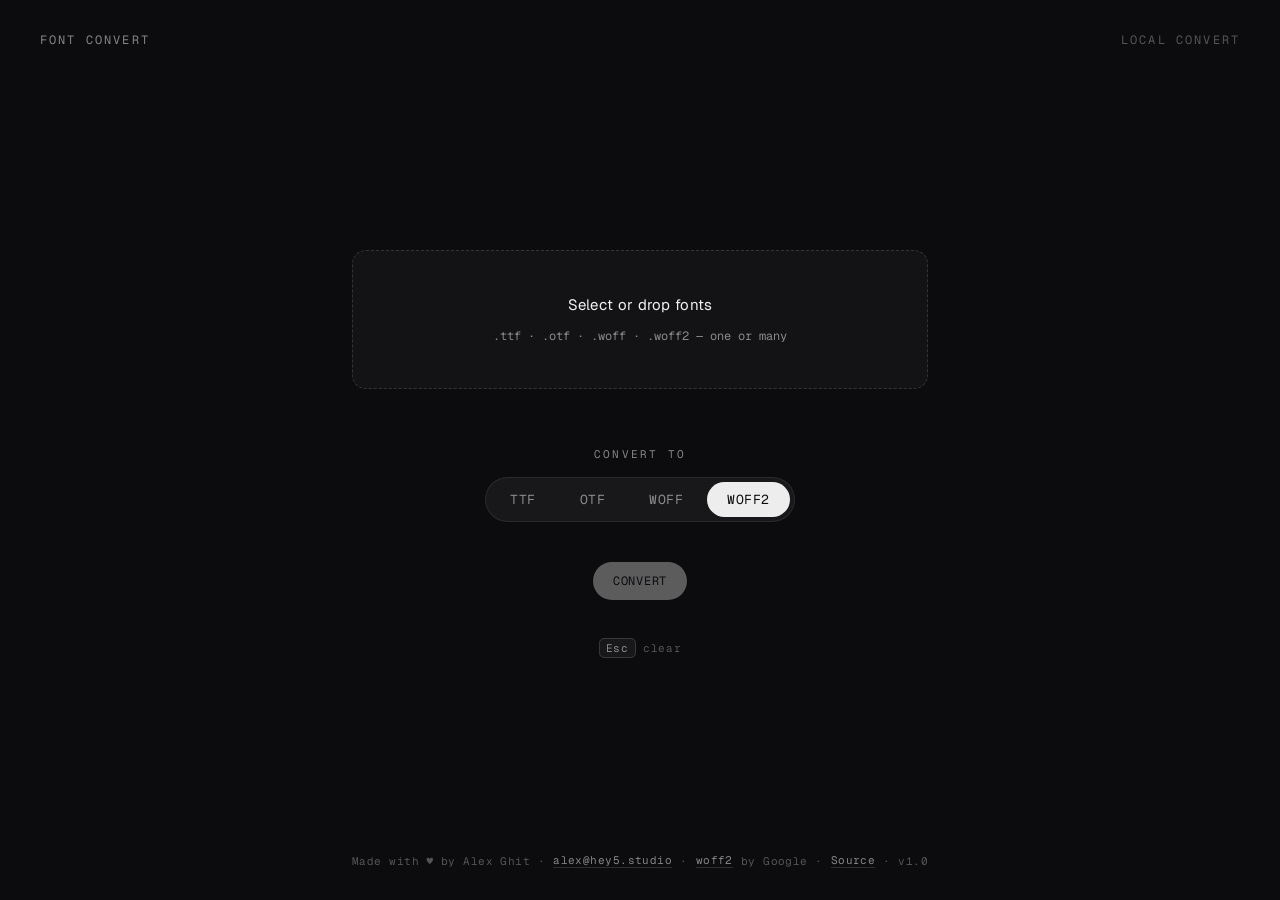
==== commit 89b941ef: "Add files via upload" ====
--- a/index.html
+++ b/index.html
@@ -5,15 +5,200 @@
 <meta name="viewport" content="width=device-width, initial-scale=1.0">
 <title>Font Convert</title>
 <meta name="description" content="Convert fonts between TTF, OTF, WOFF and WOFF2 — fast, local, in your browser.">
-<link rel="icon" href="/favicon.ico" sizes="any">
-<link rel="icon" href="/favicon-32x32.png" type="image/png" sizes="32x32">
-<link rel="icon" href="/favicon-16x16.png" type="image/png" sizes="16x16">
-<link rel="apple-touch-icon" href="/apple-touch-icon.png">
-<link rel="manifest" href="/site.webmanifest">
+<link rel="icon" type="image/svg+xml" href="data:image/svg+xml,%3Csvg%20xmlns%3D%22http%3A%2F%2Fwww.w3.org%2F2000%2Fsvg%22%20viewBox%3D%220%200%20100%20100%22%3E%3Crect%20width%3D%22100%22%20height%3D%22100%22%20rx%3D%2222%22%20fill%3D%22%230c0c0e%22%2F%3E%3Cpath%20d%3D%22M0.00%2050.00%20L0.00%200.00%20L50.00%200.00%20L100.00%200.00%20L100.00%2050.00%20L100.00%20100.00%20L50.00%20100.00%20L0.00%20100.00%20L0.00%2050.00%20Z%20M37.11%2080.47%20C38.71%2079.94%2040.65%2078.80%2041.97%2077.62%20C45.28%2074.64%2047.04%2070.26%2052.25%2052.05%20C53.72%2046.89%2055.01%2042.52%2055.11%2042.33%20C55.27%2042.03%2055.66%2041.99%2058.88%2041.99%20L62.47%2041.99%20L62.85%2041.51%20C63.29%2040.95%2063.55%2039.81%2063.38%2039.25%20C63.26%2038.89%2063.06%2038.87%2059.64%2038.87%20C56.29%2038.87%2056.04%2038.84%2056.13%2038.53%20C56.18%2038.34%2056.37%2037.66%2056.55%2037.01%20C58.48%2029.96%2061.04%2023.88%2062.71%2022.38%20C63.13%2021.99%2063.60%2021.68%2063.76%2021.68%20C64.65%2021.68%2066.16%2024.06%2066.87%2026.58%20C67.04%2027.18%2067.36%2027.91%2067.59%2028.19%20C68.52%2029.38%2070.93%2028.47%2072.16%2026.48%20C72.69%2025.63%2072.75%2025.35%2072.75%2024.02%20C72.75%2022.70%2072.69%2022.42%2072.16%2021.57%20C71.03%2019.74%2068.63%2018.81%2065.53%2019.01%20C60.69%2019.32%2056.96%2021.59%2053.70%2026.22%20C52.04%2028.59%2049.62%2034.00%2048.43%2038.04%20L48.18%2038.87%20L45.08%2038.87%20L41.99%2038.87%20L41.60%2039.50%20C41.36%2039.90%2041.21%2040.48%2041.21%2041.06%20L41.21%2041.99%20L44.13%2041.99%20C45.73%2041.99%2047.08%2042.06%2047.13%2042.14%20C47.17%2042.22%2046.44%2045.10%2045.50%2048.54%20C44.56%2051.97%2042.55%2059.35%2041.03%2064.94%20C38.11%2075.71%2037.47%2077.54%2036.65%2077.54%20C35.91%2077.54%2035.08%2076.71%2033.70%2074.62%20C33.01%2073.58%2032.31%2072.61%2032.13%2072.46%20C31.56%2071.99%2030.16%2072.14%2029.25%2072.78%20C25.73%2075.25%2026.87%2079.65%2031.32%2080.79%20C32.71%2081.15%2035.52%2080.99%2037.11%2080.47%20Z%22%20fill%3D%22%23f4f4f6%22%2F%3E%3C%2Fsvg%3E">
 <link rel="preconnect" href="https://fonts.googleapis.com">
 <link rel="preconnect" href="https://fonts.gstatic.com" crossorigin>
 <link href="https://fonts.googleapis.com/css2?family=Geist:wght@400;500&family=Geist+Mono:wght@400;500&display=swap" rel="stylesheet">
-<link rel="stylesheet" href="base.css">
+<style>
+:root{
+  /* surfaces */
+  --bg:#0c0c0e;
+  --surface:#141416;
+  --surface-2:#1c1c1f;
+  --line:rgba(255,255,255,.08);
+  --line-strong:rgba(255,255,255,.14);
+  --field-bg:#131315;
+
+  /* ink */
+  --ink:rgba(255,255,255,.94);
+  --muted:rgba(255,255,255,.5);
+  --faint:rgba(255,255,255,.3);
+  --accent:rgba(255,255,255,.30);
+
+  /* type */
+  --sans:'Geist',-apple-system,BlinkMacSystemFont,sans-serif;
+  --mono:'Geist Mono',ui-monospace,monospace;
+  --serif:'Instrument Serif',Georgia,serif;
+
+  /* motion */
+  --ease:cubic-bezier(.22,1,.36,1);
+  --t:200ms;
+
+  --radius:14px;
+}
+
+*,*::before,*::after{margin:0;padding:0;box-sizing:border-box}
+html{height:100%;-webkit-text-size-adjust:100%;text-size-adjust:100%}
+body{
+  min-height:100vh;
+  min-height:100svh;
+  background:var(--bg);
+  color:var(--ink);
+  font-family:var(--sans);
+  -webkit-font-smoothing:antialiased;
+  -webkit-tap-highlight-color:transparent;
+}
+::selection{background:var(--accent);color:var(--bg)}
+button{touch-action:manipulation;-webkit-tap-highlight-color:transparent}
+
+/* ---------- topbar ---------- */
+.topbar{
+  display:flex;
+  justify-content:space-between;
+  align-items:center;
+  padding:32px 40px;
+  font-family:var(--mono);
+  font-size:12px;
+  letter-spacing:.18em;
+  text-transform:uppercase;
+  color:var(--muted);
+}
+.wordmark{
+  font:inherit;
+  letter-spacing:inherit;
+  text-transform:inherit;
+  color:var(--muted);
+  background:none;
+  border:none;
+  padding:0;
+  cursor:pointer;
+  transition:color var(--t);
+}
+.wordmark:hover{color:rgba(255,255,255,.85)}
+.topbar-tag{color:var(--faint)}
+
+/* ---------- primary button (white pill) ---------- */
+.btn-primary{
+  cursor:pointer;
+  font-family:var(--mono);
+  font-size:12px;
+  letter-spacing:.06em;
+  text-transform:uppercase;
+  color:var(--bg);
+  background:rgba(255,255,255,.94);
+  border:none;
+  border-radius:999px;
+  padding:11px 20px;
+  transition:opacity var(--t),transform 140ms var(--ease),background 140ms;
+}
+.btn-primary:hover{opacity:.85}
+.btn-primary:active{transition:none;transform:scale(.94)}
+.btn-primary:disabled{opacity:.35;pointer-events:none}
+
+/* ---------- secondary button (outline pill) ---------- */
+.btn-ghost{
+  cursor:pointer;
+  font-family:var(--mono);
+  font-size:12px;
+  letter-spacing:.06em;
+  text-transform:uppercase;
+  color:var(--ink);
+  background:transparent;
+  border:1px solid var(--line-strong);
+  border-radius:999px;
+  padding:11px 20px;
+  transition:border-color var(--t),background var(--t),transform 140ms var(--ease);
+}
+.btn-ghost:hover{border-color:rgba(255,255,255,.4)}
+.btn-ghost:active{transition:none;transform:scale(.94)}
+.btn-ghost:disabled{opacity:.35;pointer-events:none}
+
+/* ---------- segmented toggle ---------- */
+.segs{
+  display:inline-flex;
+  gap:4px;
+  background:rgba(255,255,255,.05);
+  border:1px solid var(--line);
+  border-radius:999px;
+  padding:4px;
+}
+.segs button{
+  cursor:pointer;
+  font-family:var(--mono);
+  font-size:11px;
+  letter-spacing:.04em;
+  white-space:nowrap;
+  border:none;
+  border-radius:999px;
+  padding:8px 14px;
+  background:transparent;
+  color:var(--muted);
+  transition:background 220ms,color 220ms,transform 140ms var(--ease);
+}
+.segs button:hover{color:rgba(255,255,255,.85)}
+.segs button:active{transition:none;transform:scale(.94)}
+.segs button[aria-pressed="true"]{background:rgba(255,255,255,.92);color:var(--bg)}
+
+/* ---------- hint / kbd ---------- */
+.hint{
+  font-family:var(--mono);
+  font-size:11px;
+  letter-spacing:.06em;
+  color:var(--faint);
+}
+.hint kbd{
+  font-family:var(--mono);
+  font-size:inherit;
+  padding:2px 6px;
+  border-radius:5px;
+  border:1px solid var(--line-strong);
+  background:rgba(255,255,255,.05);
+  color:var(--muted);
+}
+
+/* ---------- footer ---------- */
+.footer{
+  flex-shrink:0;
+  display:flex;
+  flex-wrap:wrap;
+  justify-content:center;
+  align-items:center;
+  gap:8px;
+  padding:28px 24px 32px;
+  font-family:var(--mono);
+  font-size:11px;
+  letter-spacing:.04em;
+  color:var(--faint);
+  text-align:center;
+}
+.footer a{
+  color:var(--muted);
+  text-decoration:none;
+  border-bottom:1px solid var(--line-strong);
+  transition:color var(--t),border-color var(--t);
+}
+.footer a:hover{color:rgba(255,255,255,.85);border-bottom-color:rgba(255,255,255,.4)}
+.footer .dot{opacity:.5}
+
+/* ---------- focus ---------- */
+.btn-primary:focus-visible,
+.btn-ghost:focus-visible,
+.segs button:focus-visible,
+.footer a:focus-visible{
+  outline:2px solid var(--accent);
+  outline-offset:2px;
+}
+
+@media (max-width:600px){
+  .topbar{padding:24px 20px;font-size:11px}
+  .footer{flex-direction:column;gap:14px;padding:24px 20px 30px;line-height:1.5}
+  .footer .dot{display:none}
+}
+
+@media (prefers-reduced-motion:reduce){
+  *{animation:none !important;transition-duration:.01ms !important}
+}
+</style>
 <style>
   a{color:inherit}
   body{display:flex;flex-direction:column}
@@ -116,12 +301,12 @@
   </main>
 
   <footer class="footer">
-    Made with ♥ by Alex Ghit · <a href="mailto:alex@hey5.studio">alex@hey5.studio</a> · <a href="https://github.com/google/woff2">woff2</a> by Google (MIT) · v1.0
+    Made with ♥ by Alex Ghit · <a href="mailto:alex@hey5.studio">alex@hey5.studio</a> · <a href="https://github.com/google/woff2" target="_blank" rel="noopener">woff2</a> by Google · <a href="https://github.com/alexghit/font-convert" target="_blank" rel="noopener">Source</a> · v1.0
   </footer>
 
 <script type="module">
-import { initCompress }   from "./woff2-compress.js";
-import { initDecompress } from "./woff2-decompress.js";
+import { initCompress }   from "./lib/woff2-compress.js";
+import { initDecompress } from "./lib/woff2-decompress.js";
 let _c=null,_d=null;
 async function woff2Compress(b){ _c ??= await initCompress();   return _c(b); }
 async function woff2Decompress(b){ _d ??= await initDecompress(); return _d(b); }
